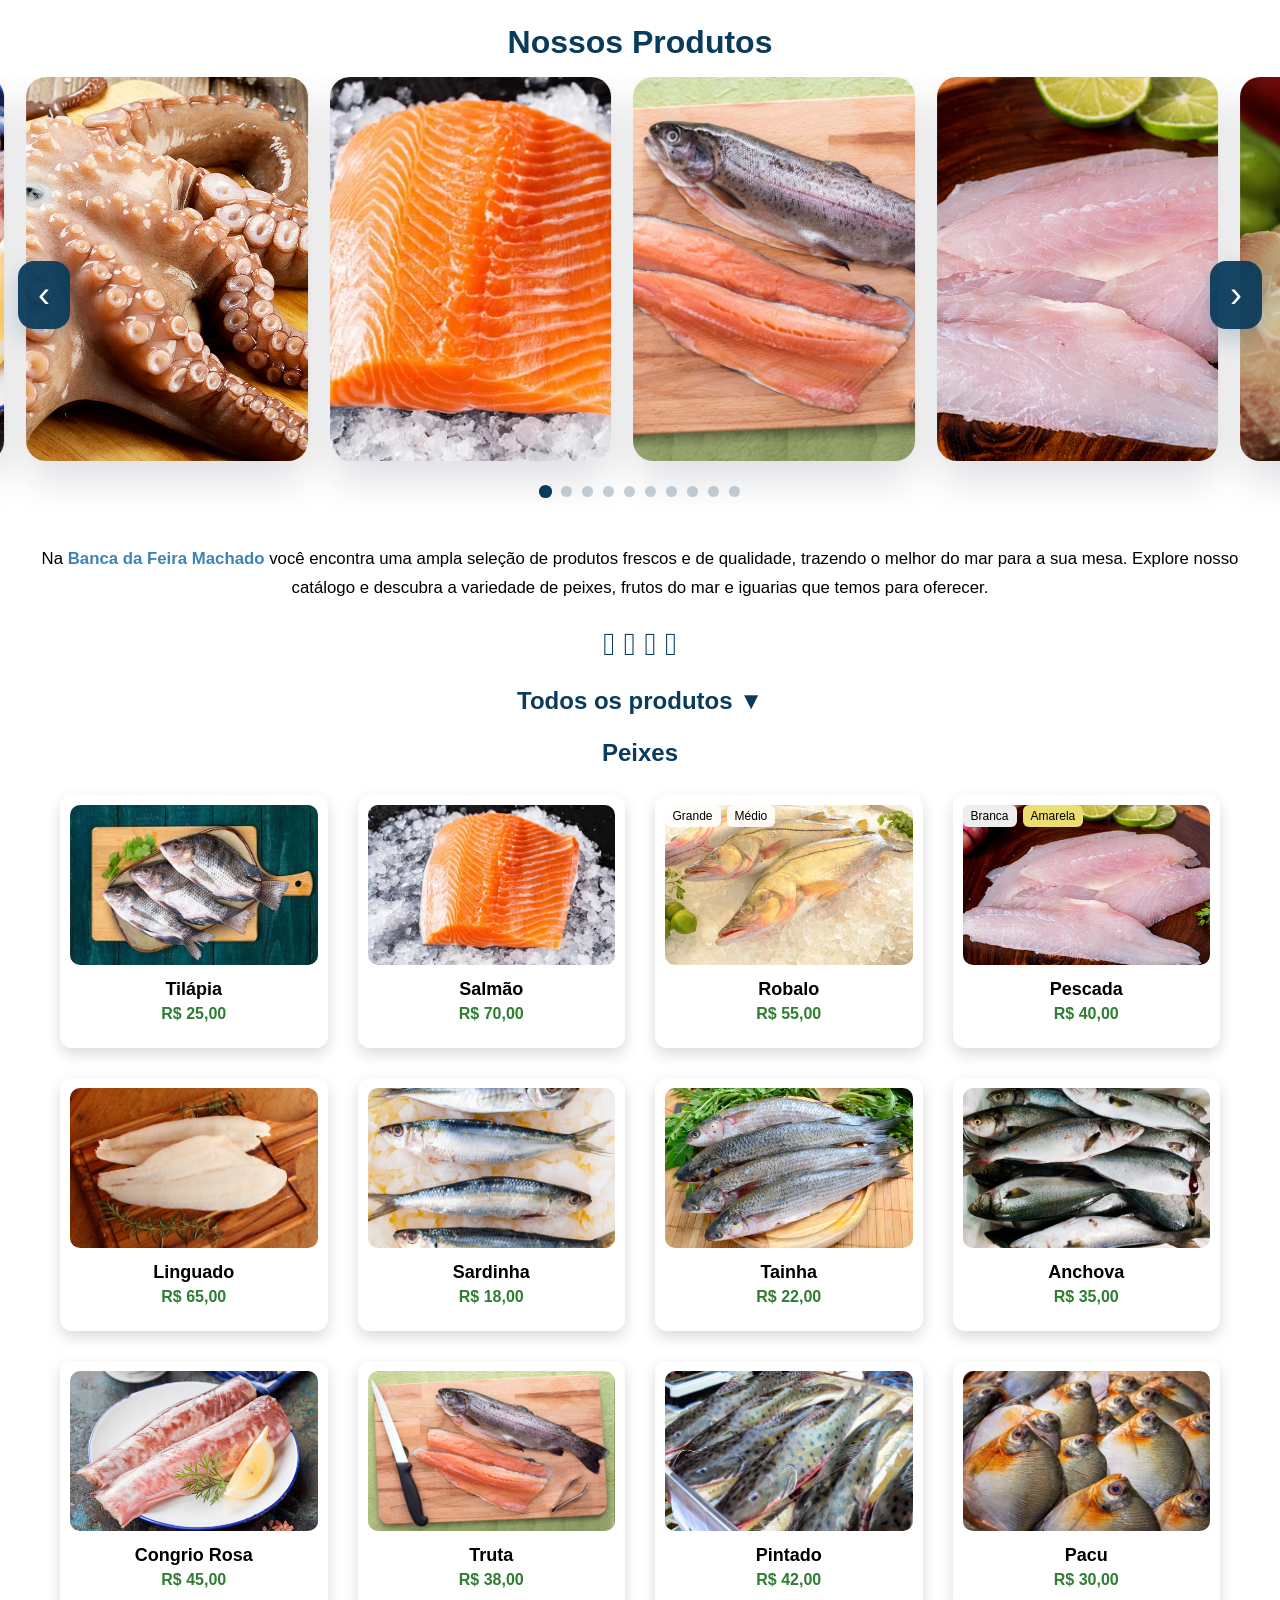
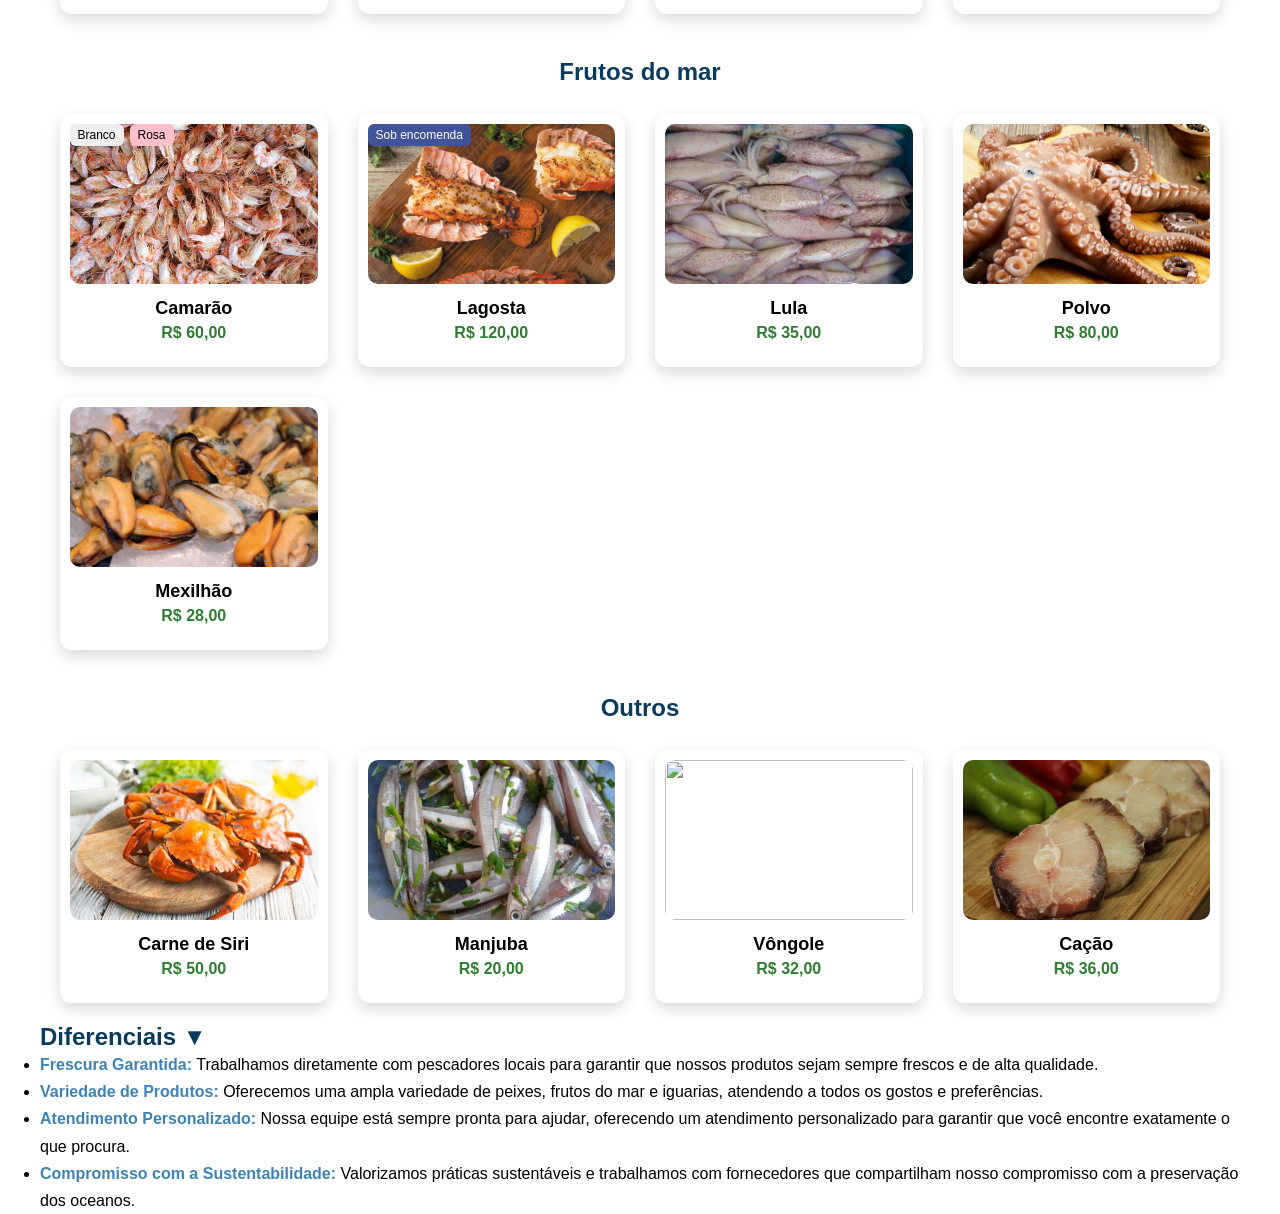
==== catalogo.html @ b3b8224a "feat: todos os produtos adicionados" ====
<!DOCTYPE html>
<html lang="pt-BR">
<head>
    <meta charset="UTF-8">
    <meta name="viewport" content="width=device-width, initial-scale=1.0">
    <title>Banca da feira Machado</title>
    <link rel="stylesheet" href="css/catalogo.css">
</head>
<body>
    <h1 class="h1">Nossos Produtos</h1>
    <section class="carousel" aria-label="Carrossel de produtos">
        <div class="carousel-track">
            <div class="slide"><img src="img/polvo.jpg" alt="Polvo"></div>
            <div class="slide"><img src="img/salmao.jpg" alt="Salmão"></div>
            <div class="slide"><img src="img/truta.jpg" alt="Truta"></div>
            <div class="slide"><img src="img/pescada-branca.jpg" alt="Pescada Branca"></div>
            <div class="slide"><img src="img/cacao.jpg" alt="Cacau"></div>
            <div class="slide"><img src="img/congriorosa.jpg" alt="Congrio Rosa"></div>
            <div class="slide"><img src="img/linguado.jpg" alt="Linguado"></div>
            <div class="slide"><img src="img/lagosta.jpg" alt="Lagosta"></div>
            <div class="slide"><img src="img/Vongole.jpg" alt="Vongole"></div>
            <div class="slide"><img src="img/carne-de-siri.jpg" alt="Carne de Siri"></div>
        </div>
        <button class="carousel-btn prev" aria-label="Anterior">‹</button>
        <button class="carousel-btn next" aria-label="Próximo">›</button>
        <div class="carousel-dots" aria-hidden="false"></div>
    </section>
    <main>
    <p class="produtos">Na <b class="b">Banca da Feira Machado</b> você encontra uma ampla seleção de produtos frescos e de qualidade, trazendo o melhor do mar para a sua mesa. Explore nosso catálogo e descubra a variedade de peixes, frutos do mar e iguarias que temos para oferecer.</p>

        <p class="simbolo-peixe">𓆝 𓆟 𓆞 𓆝</p>
        <h2 class="h2-produtos">Todos os produtos ▼ </h2>

        <!-- PEIXES -->
<h2 class="h2-produtos">Peixes</h2>
<div class="lista-produtos">

  <div class="card-polaroid">
    <img src="img/tilapia.jpg">
    <h3>Tilápia</h3>
    <p class="preco">R$ 25,00</p>
  </div>

  <div class="card-polaroid">
    <img src="img/salmao.jpg">
    <h3>Salmão</h3>
    <p class="preco">R$ 70,00</p>
  </div>

  <div class="card-polaroid">
    <div class="selos">
      <span class="selo">Grande</span>
      <span class="selo">Médio</span>
    </div>
    <img src="img/robalo.jpg">
    <h3>Robalo</h3>
    <p class="preco">R$ 55,00</p>
  </div>

  <div class="card-polaroid">
    <div class="selos">
      <span class="selo branca">Branca</span>
      <span class="selo amarela">Amarela</span>
    </div>
    <img src="img/pescada-branca.jpg">
    <h3>Pescada</h3>
    <p class="preco">R$ 40,00</p>
  </div>

  <div class="card-polaroid">
    <img src="img/linguado.jpg">
    <h3>Linguado</h3>
    <p class="preco">R$ 65,00</p>
  </div>

  <div class="card-polaroid">
    <img src="img/sardinha.jpg">
    <h3>Sardinha</h3>
    <p class="preco">R$ 18,00</p>
  </div>

  <div class="card-polaroid">
    <img src="img/tainha.jpg">
    <h3>Tainha</h3>
    <p class="preco">R$ 22,00</p>
  </div>

  <div class="card-polaroid">
    <img src="img/anchova.jpg">
    <h3>Anchova</h3>
    <p class="preco">R$ 35,00</p>
  </div>

  <div class="card-polaroid">
    <img src="img/congriorosa.jpg">
    <h3>Congrio Rosa</h3>
    <p class="preco">R$ 45,00</p>
  </div>

  <div class="card-polaroid">
    <img src="img/truta.jpg">
    <h3>Truta</h3>
    <p class="preco">R$ 38,00</p>
  </div>

  <div class="card-polaroid">
    <img src="img/pintado.jpg">
    <h3>Pintado</h3>
    <p class="preco">R$ 42,00</p>
  </div>

  <div class="card-polaroid">
    <img src="img/Pacu.jpg">
    <h3>Pacu</h3>
    <p class="preco">R$ 30,00</p>
  </div>

</div>

<!-- FRUTOS DO MAR -->
<h2 class="h2-produtos"> Frutos do mar</h2>
<div class="lista-produtos">

  <div class="card-polaroid">
    <div class="selos">
      <span class="selo branco">Branco</span>
      <span class="selo rosa">Rosa</span>
    </div>
    <img src="img/camarao.jpg">
    <h3>Camarão</h3>
    <p class="preco">R$ 60,00</p>
  </div>

  <div class="card-polaroid">
    <div class="selos">
      <span class="selo encomenda">Sob encomenda</span>
    </div>
    <img src="img/lagosta.jpg">
    <h3>Lagosta</h3>
    <p class="preco">R$ 120,00</p>
  </div>

  <div class="card-polaroid">
    <img src="img/lula.jpg">
    <h3>Lula</h3>
    <p class="preco">R$ 35,00</p>
  </div>

  <div class="card-polaroid">
    <img src="img/polvo.jpg">
    <h3>Polvo</h3>
    <p class="preco">R$ 80,00</p>
  </div>

  <div class="card-polaroid">
    <img src="img/mexilhao.jpg">
    <h3>Mexilhão</h3>
    <p class="preco">R$ 28,00</p>
  </div>

</div>

<!-- OUTROS -->
<h2 class="h2-produtos"> Outros</h2>
<div class="lista-produtos">

  <div class="card-polaroid">
    <img src="img/carne-de-siri.jpg">
    <h3>Carne de Siri</h3>
    <p class="preco">R$ 50,00</p>
  </div>

  <div class="card-polaroid">
    <img src="img/manjuba.jpg">
    <h3>Manjuba</h3>
    <p class="preco">R$ 20,00</p>
  </div>

  <div class="card-polaroid">
    <img src="img/vongole.jpg">
    <h3>Vôngole</h3>
    <p class="preco">R$ 32,00</p>
  </div>

  <div class="card-polaroid">
    <img src="img/cacao.jpg">
    <h3>Cação</h3>
    <p class="preco">R$ 36,00</p>
  </div>

</div>
    </main>

    <section class="Diferenciais">
        <h2 class="h2-diferenciais">Diferenciais ▼ </h2>
        <ul class="diferenciais-lista">
            <li><b class="b">Frescura Garantida:</b> Trabalhamos diretamente com pescadores locais para garantir que nossos produtos sejam sempre frescos e de alta qualidade.</li>
            <li><b class="b">Variedade de Produtos:</b> Oferecemos uma ampla variedade de peixes, frutos do mar e iguarias, atendendo a todos os gostos e preferências.</li>
            <li><b class="b">Atendimento Personalizado:</b> Nossa equipe está sempre pronta para ajudar, oferecendo um atendimento personalizado para garantir que você encontre exatamente o que procura.</li>
            <li><b class="b">Compromisso com a Sustentabilidade:</b> Valorizamos práticas sustentáveis e trabalhamos com fornecedores que compartilham nosso compromisso com a preservação dos oceanos.</li>
        </ul>
    </section>
    <script src="js/carousel.js"></script>
</body>
</html>
---- css/catalogo.css ----
* {
  margin: 0;
  padding: 0;
  box-sizing: border-box;
}

body {
    font-family: Arial, sans-serif;
}

.h1 {
    margin: 24px 0 8px;
    text-align: center;
    color: #0b3b5c;
    font-size: 2rem;
}


.p{
    margin: 0px;
    text-align: center;
    color: #000000;
    font-size: 1.1rem;
}

.produtos {
    line-height: 1.7;
    font-size: 1.05rem;
    text-align: center;
}

.simbolo-peixe{
    margin: 24px 0 8px;
    text-align: center;
    color: #0b3b5c;
    font-size: 2rem;
}
.h2-produtos {
    margin: 24px 0 8px;
    text-align: center;
    color: #0b3b5c;
    font-size: 1.5rem;
}

.b {
    font-weight: bold;
    color:#3e83b5
}

.lista-produtos {
  display: grid;
  grid-template-columns: repeat(auto-fit, minmax(220px, 1fr));
  gap: 30px;
  padding: 20px;
}


/*estilo dos produtos*/

.card-polaroid {
  background: #fff;
  padding: 10px 10px 25px;
  border-radius: 12px;
  box-shadow: 0 6px 15px rgba(0,0,0,0.15);
  position: relative;
  text-align: center;
  transition: transform 0.2s ease;
}


.card-polaroid:hover {
  transform: rotate(-2deg) scale(1.03);
}


.card-polaroid img {
  width: 100%;
  height: 160px;
  object-fit: cover;
  border-radius: 10px;
}


.card-polaroid h3 {
  margin-top: 10px;
  font-size: 18px;
}

.preco {
  margin-top: 5px;
  font-weight: bold;
  color: #2e7d32;
  font-size: 16px;
}


.selos {
  position: absolute;
  top: 10px;
  left: 10px;
  display: flex;
  gap: 6px;
  z-index: 2;
}


.selo {
  padding: 4px 8px;
  border-radius: 6px;
  font-size: 12px;
  font-weight: 500;
  background: rgba(255,255,255,0.9);
  backdrop-filter: blur(4px);
}


.encomenda {
  background: rgb(65, 83, 153);
  color: white;
}

.branco {
  background: #eee;
  color: black;
}

.rosa {
  background: pink;
  color: black;
}

.branca {
  background: #eee;
  color: black;
}

.amarela {
  background: #ebde72;
  color: black;
}


/* Estilos para o carrossel */

.carousel {
    width: 100%;
    margin: 16px 0 32px;
    padding: 0 clamp(12px, 2vw, 28px) 52px;
    box-sizing: border-box;
    position: relative;
    overflow: hidden;
}

.carousel-track {
    display: flex;
    gap: 22px;
    align-items: stretch;
    will-change: transform;
}

.slide {
    flex: 0 0 clamp(220px, 22vw, 320px);
    border-radius: 20px;
    overflow: hidden;
    background: #fff;
    box-shadow: 0 18px 40px rgba(15, 23, 42, 0.14);
}

.slide img {
    display: block;
    width: 100%;
    height: clamp(280px, 30vw, 420px);
    object-fit: cover;
}

.carousel-btn {
    position: absolute;
    top: 50%;
    transform: translateY(-50%);
    z-index: 3;
    border: none;
    width: 52px;
    height: 68px;
    border-radius: 16px;
    background: rgba(11, 59, 92, 0.95);
    color: #fff;
    font-size: 36px;
    line-height: 1;
    cursor: pointer;
    box-shadow: 0 10px 24px rgba(11, 59, 92, 0.22);
}

.carousel-btn.prev {
    left: 18px;
}

.carousel-btn.next {
    right: 18px;
}

.carousel-btn:hover {
    background: #08324f;
}

.carousel-btn:focus {
    outline: 2px solid rgba(11, 59, 92, 0.55);
    outline-offset: 3px;
}

.carousel-dots {
    position: absolute;
    left: 50%;
    bottom: 16px;
    transform: translateX(-50%);
    display: flex;
    gap: 10px;
    z-index: 3;
}

.carousel-dots button {
    width: 11px;
    height: 11px;
    border: none;
    border-radius: 999px;
    padding: 0;
    background: rgba(11, 59, 92, 0.24);
    cursor: pointer;
}

.carousel-dots button.active {
    background: #0b3b5c;
    transform: scale(1.2);
}

main,
.Diferenciais {
    width: min(1200px, calc(100% - 32px));
    margin: 0 auto;
}

.produtos {
    line-height: 1.7;
    font-size: 1.05rem;
}

.h2,
.h2-diferenciais {
    color: #0b3b5c;
}

.diferenciais-lista {
    line-height: 1.7;
}

@media (max-width: 1100px) {
    .slide {
        flex-basis: clamp(240px, 30vw, 300px);
    }
}

@media (max-width: 860px) {
    .carousel {
        padding-left: 10px;
        padding-right: 10px;
    }

    .slide {
        flex-basis: min(70vw, 320px);
    }

    .carousel-btn.prev {
        left: 8px;
    }

    .carousel-btn.next {
        right: 8px;
    }
}

@media (max-width: 560px) {
    .slide {
        flex-basis: 86vw;
    }

    .slide img {
        height: 320px;
    }

    .carousel-btn {
        width: 44px;
        height: 58px;
        font-size: 30px;
    }
}
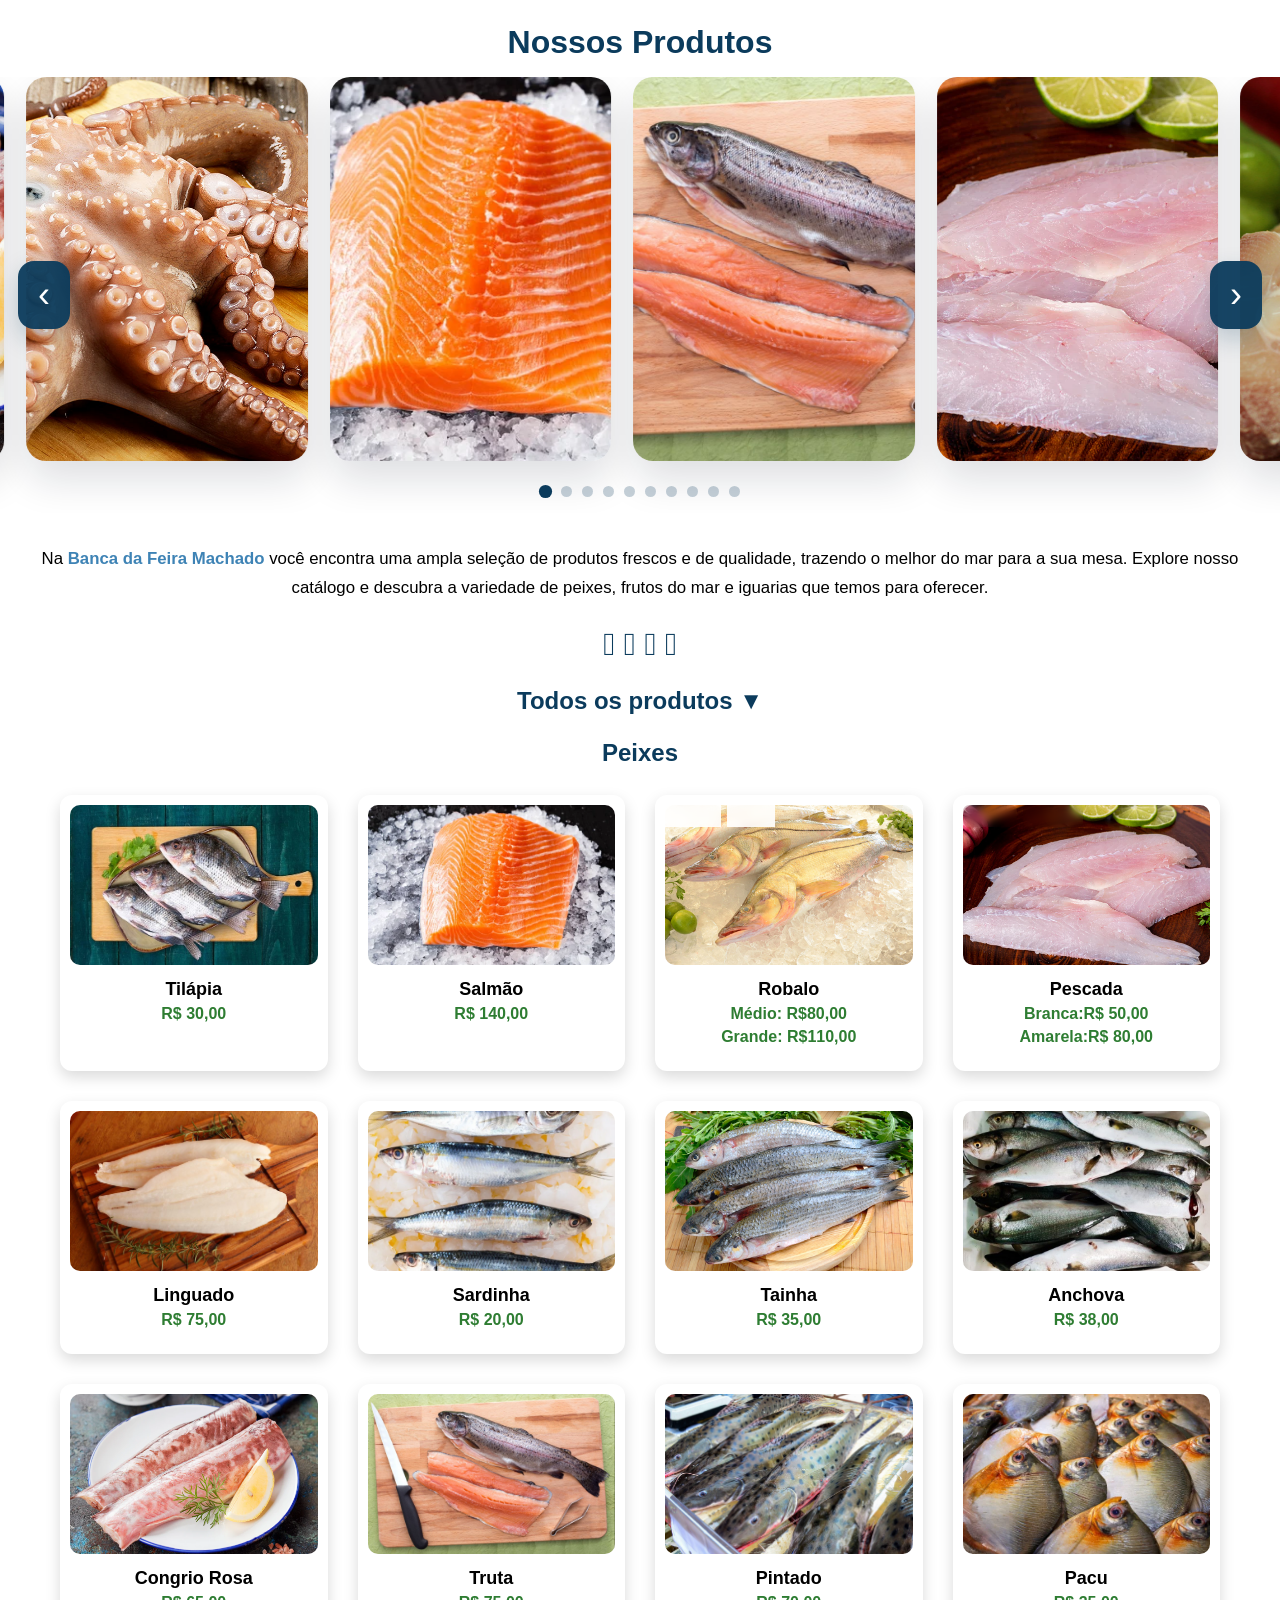
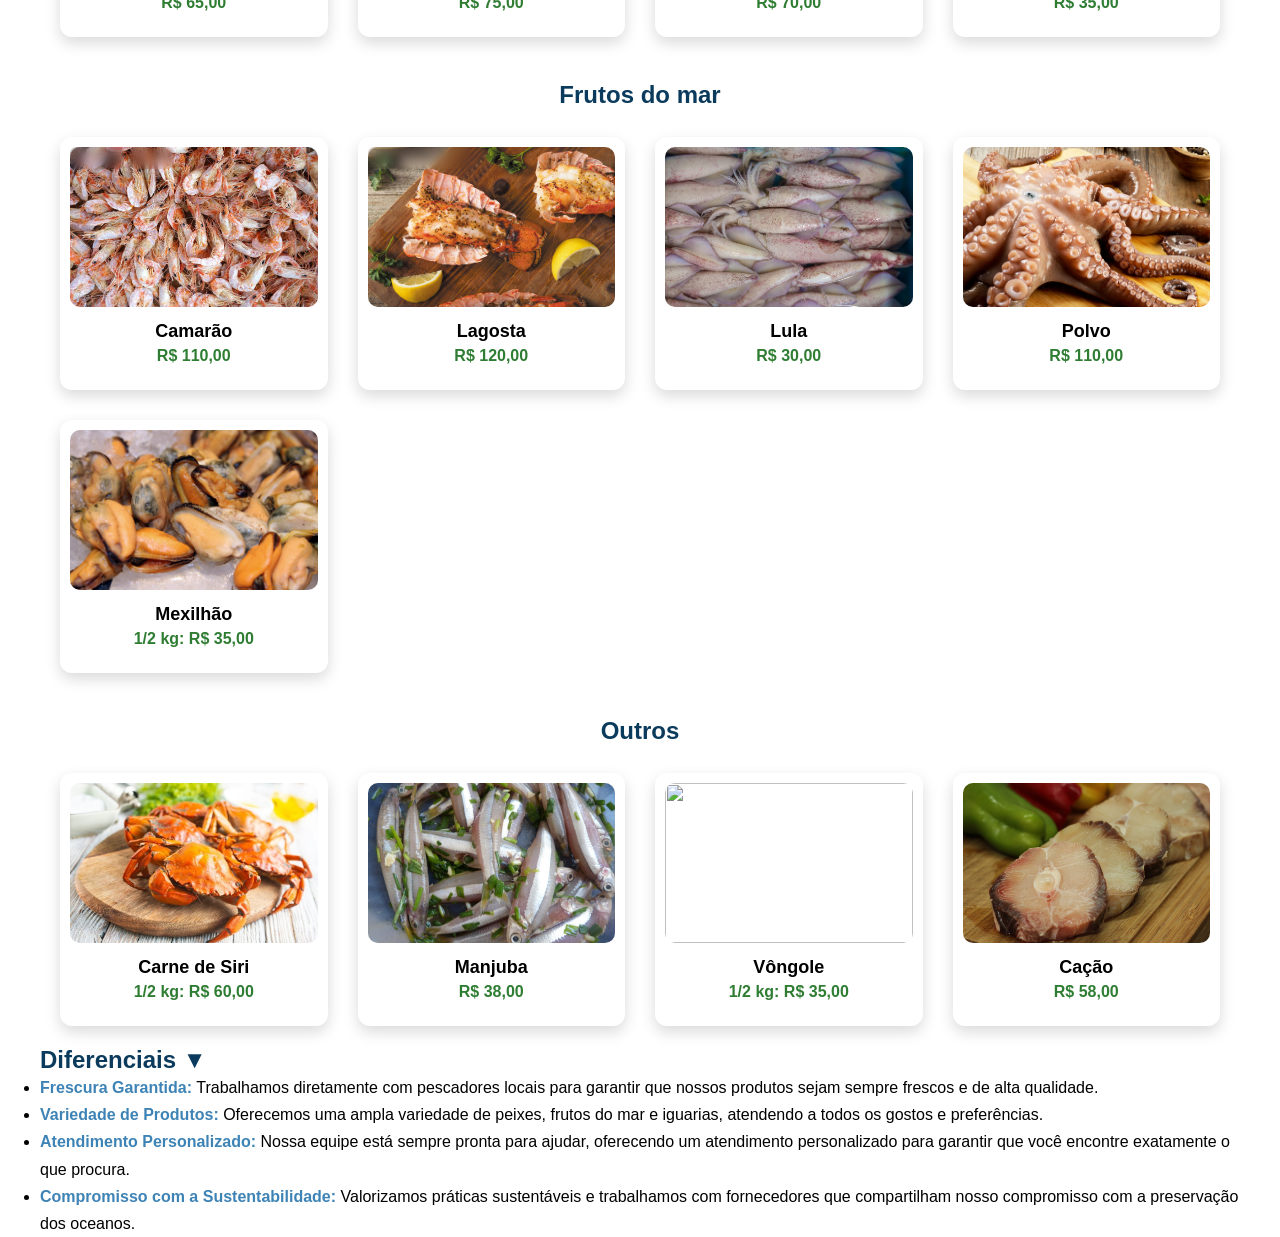
==== commit ef312fd9: "feat: atualização do preços" ====
--- a/catalogo.html
+++ b/catalogo.html
@@ -38,13 +38,13 @@
   <div class="card-polaroid">
     <img src="img/tilapia.jpg">
     <h3>Tilápia</h3>
-    <p class="preco">R$ 25,00</p>
+    <p class="preco">R$ 30,00</p>
   </div>
 
   <div class="card-polaroid">
     <img src="img/salmao.jpg">
     <h3>Salmão</h3>
-    <p class="preco">R$ 70,00</p>
+    <p class="preco">R$ 140,00</p>
   </div>
 
   <div class="card-polaroid">
@@ -54,7 +54,8 @@
     </div>
     <img src="img/robalo.jpg">
     <h3>Robalo</h3>
-    <p class="preco">R$ 55,00</p>
+    <p class="preco">Médio: R$80,00</p>
+    <p class="preco">Grande: R$110,00</p>
   </div>
 
   <div class="card-polaroid">
@@ -64,55 +65,56 @@
     </div>
     <img src="img/pescada-branca.jpg">
     <h3>Pescada</h3>
-    <p class="preco">R$ 40,00</p>
+    <p class="preco">Branca:R$ 50,00</p>
+    <p class="preco">Amarela:R$ 80,00</p>
   </div>
 
   <div class="card-polaroid">
     <img src="img/linguado.jpg">
     <h3>Linguado</h3>
-    <p class="preco">R$ 65,00</p>
+    <p class="preco">R$ 75,00</p>
   </div>
 
   <div class="card-polaroid">
     <img src="img/sardinha.jpg">
     <h3>Sardinha</h3>
-    <p class="preco">R$ 18,00</p>
+    <p class="preco">R$ 20,00</p>
   </div>
 
   <div class="card-polaroid">
     <img src="img/tainha.jpg">
     <h3>Tainha</h3>
-    <p class="preco">R$ 22,00</p>
+    <p class="preco">R$ 35,00</p>
   </div>
 
   <div class="card-polaroid">
     <img src="img/anchova.jpg">
     <h3>Anchova</h3>
-    <p class="preco">R$ 35,00</p>
+    <p class="preco">R$ 38,00</p>
   </div>
 
   <div class="card-polaroid">
     <img src="img/congriorosa.jpg">
     <h3>Congrio Rosa</h3>
-    <p class="preco">R$ 45,00</p>
+    <p class="preco">R$ 65,00</p>
   </div>
 
   <div class="card-polaroid">
     <img src="img/truta.jpg">
     <h3>Truta</h3>
-    <p class="preco">R$ 38,00</p>
+    <p class="preco">R$ 75,00</p>
   </div>
 
   <div class="card-polaroid">
     <img src="img/pintado.jpg">
     <h3>Pintado</h3>
-    <p class="preco">R$ 42,00</p>
+    <p class="preco">R$ 70,00</p>
   </div>
 
   <div class="card-polaroid">
     <img src="img/Pacu.jpg">
     <h3>Pacu</h3>
-    <p class="preco">R$ 30,00</p>
+    <p class="preco">R$ 35,00</p>
   </div>
 
 </div>
@@ -128,7 +130,7 @@
     </div>
     <img src="img/camarao.jpg">
     <h3>Camarão</h3>
-    <p class="preco">R$ 60,00</p>
+    <p class="preco">R$ 110,00</p>
   </div>
 
   <div class="card-polaroid">
@@ -143,19 +145,19 @@
   <div class="card-polaroid">
     <img src="img/lula.jpg">
     <h3>Lula</h3>
-    <p class="preco">R$ 35,00</p>
+    <p class="preco">R$ 30,00</p>
   </div>
 
   <div class="card-polaroid">
     <img src="img/polvo.jpg">
     <h3>Polvo</h3>
-    <p class="preco">R$ 80,00</p>
+    <p class="preco">R$ 110,00</p>
   </div>
 
   <div class="card-polaroid">
     <img src="img/mexilhao.jpg">
     <h3>Mexilhão</h3>
-    <p class="preco">R$ 28,00</p>
+    <p class="preco">1/2 kg: R$ 35,00</p>
   </div>
 
 </div>
@@ -167,25 +169,25 @@
   <div class="card-polaroid">
     <img src="img/carne-de-siri.jpg">
     <h3>Carne de Siri</h3>
-    <p class="preco">R$ 50,00</p>
+    <p class="preco">1/2 kg: R$ 60,00</p>
   </div>
 
   <div class="card-polaroid">
     <img src="img/manjuba.jpg">
     <h3>Manjuba</h3>
-    <p class="preco">R$ 20,00</p>
+    <p class="preco">R$ 38,00</p>
   </div>
 
   <div class="card-polaroid">
     <img src="img/vongole.jpg">
     <h3>Vôngole</h3>
-    <p class="preco">R$ 32,00</p>
+    <p class="preco">1/2 kg: R$ 35,00</p>
   </div>
 
   <div class="card-polaroid">
     <img src="img/cacao.jpg">
     <h3>Cação</h3>
-    <p class="preco">R$ 36,00</p>
+    <p class="preco">R$ 58,00</p>
   </div>
 
 </div>
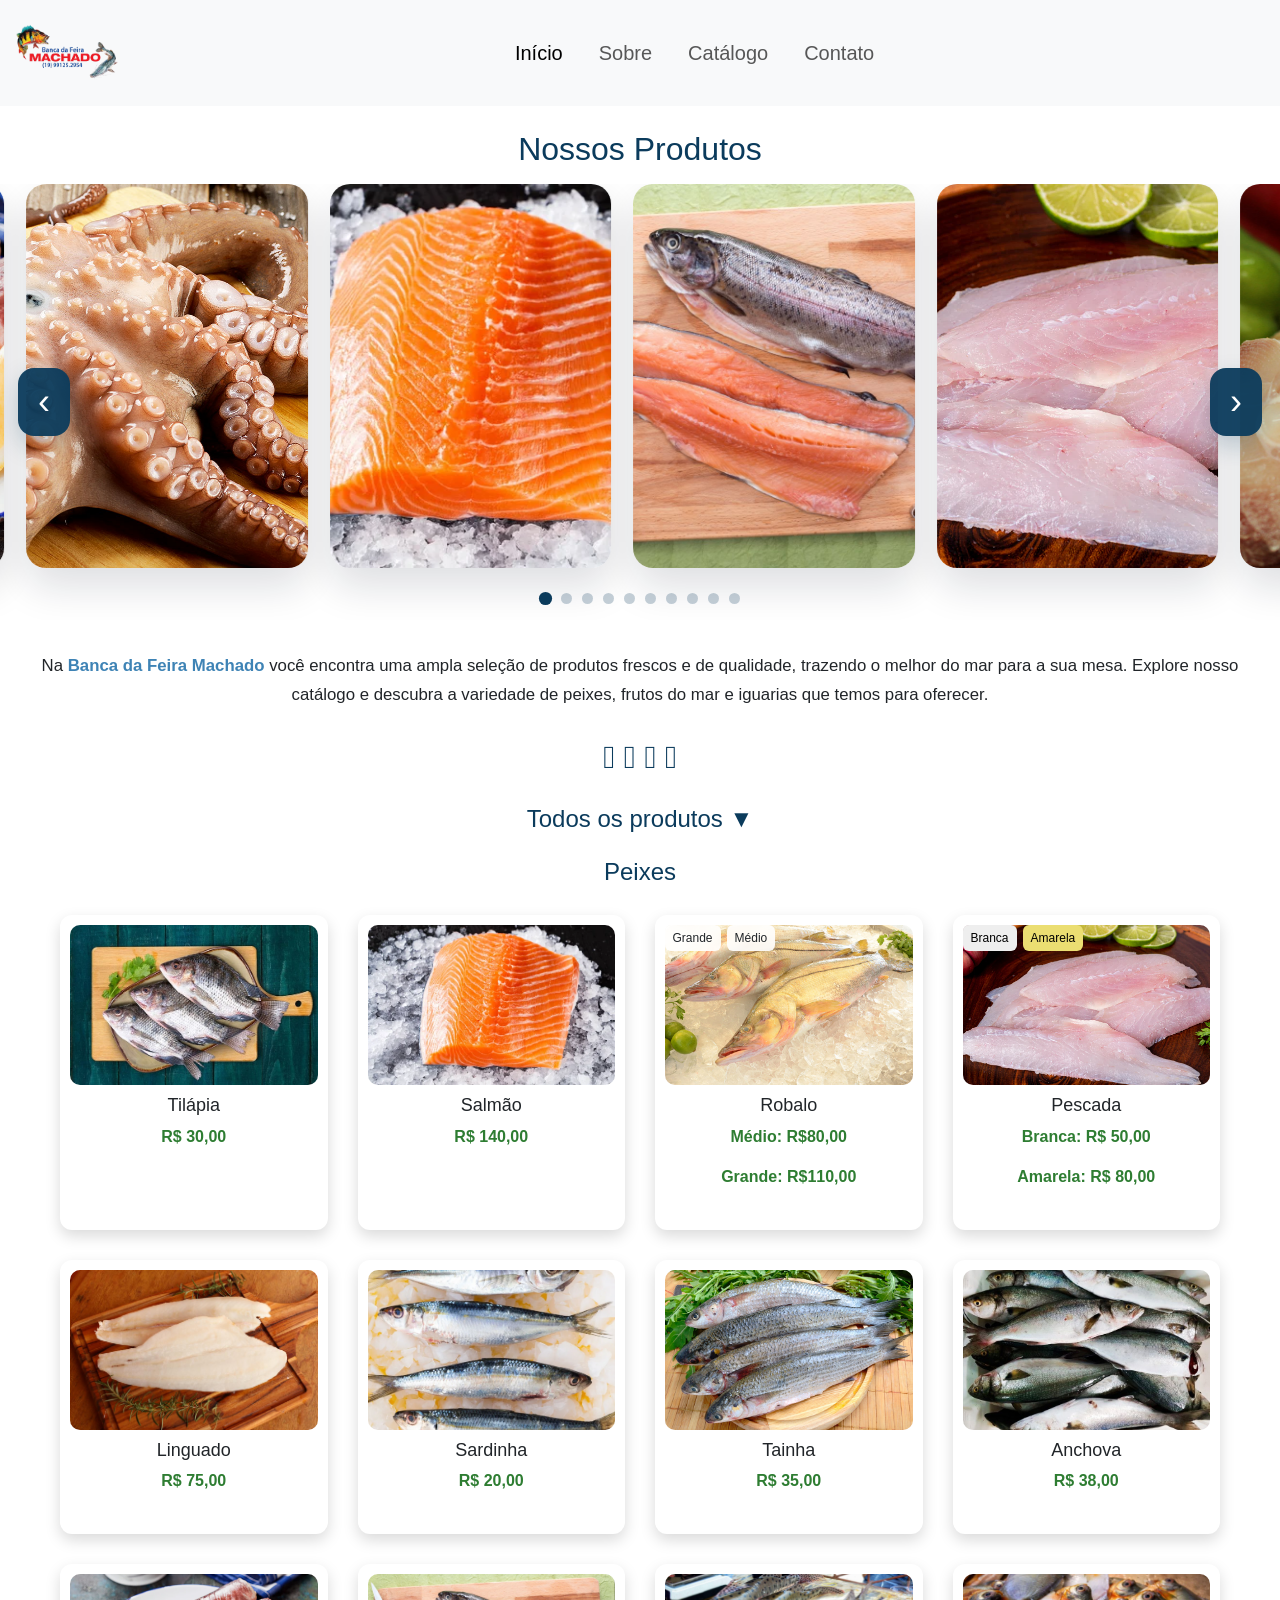
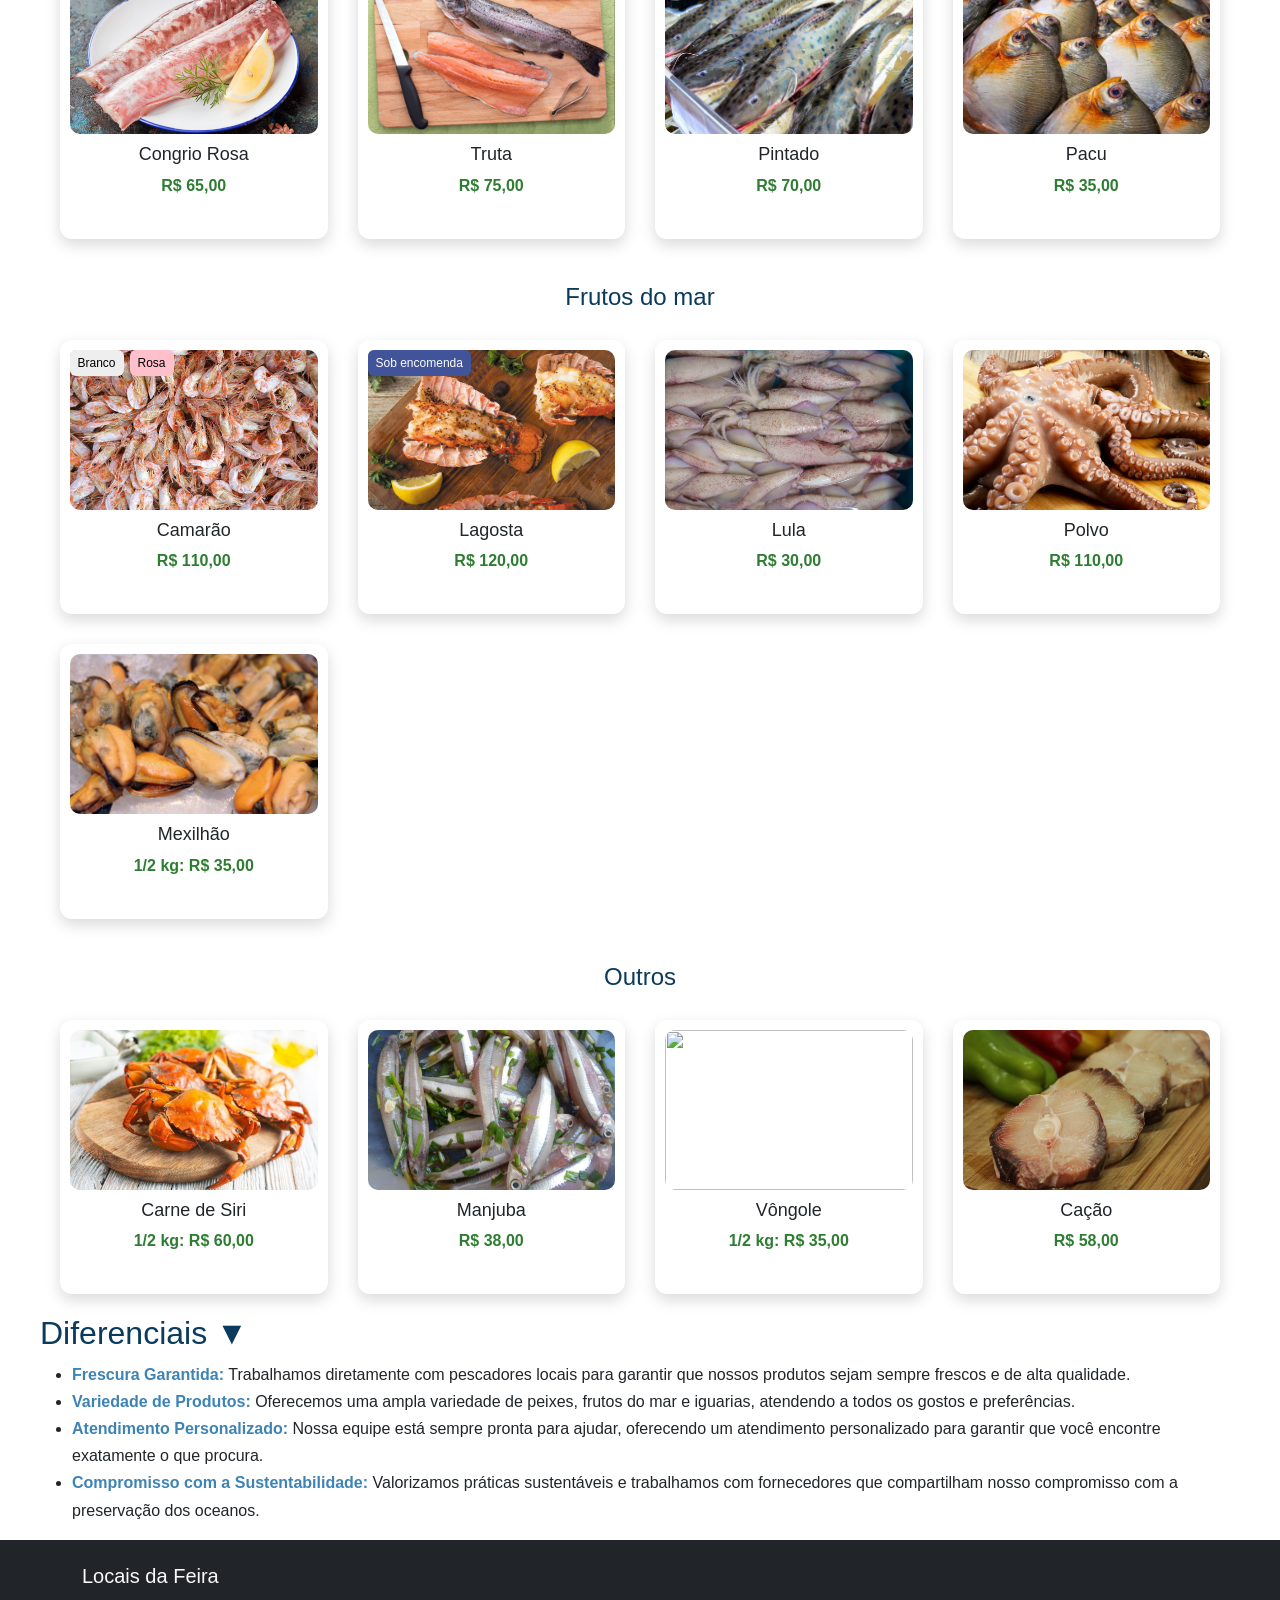
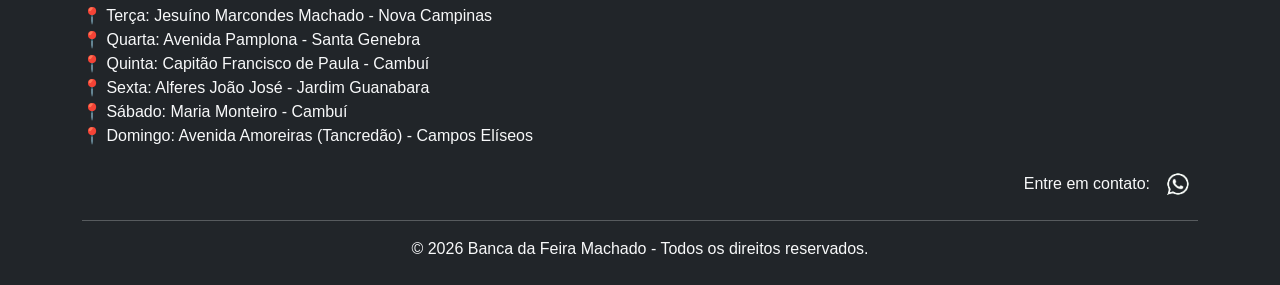
==== commit 26edb245: "feat: footer adicionado, links adicionados e favicon criado" ====
--- a/catalogo.html
+++ b/catalogo.html
@@ -4,9 +4,43 @@
     <meta charset="UTF-8">
     <meta name="viewport" content="width=device-width, initial-scale=1.0">
     <title>Banca da feira Machado</title>
+    <link href="https://cdn.jsdelivr.net/npm/bootstrap@5.3.3/dist/css/bootstrap.min.css" rel="stylesheet">
     <link rel="stylesheet" href="css/catalogo.css">
+    <link rel="icon" type="image/x-icon" href="/img/logobanca.png">
 </head>
 <body>
+<header>
+<nav class="navbar navbar-expand-lg bg-body-tertiary">
+  <div class="container-fluid">
+    <a class="navbar-brand" href="#">
+<img src="img/logobanca.png" alt="Logo Banca Machado" height="80">
+</a>
+    <button class="navbar-toggler" type="button" data-bs-toggle="collapse" data-bs-target="#navbarNav">
+      <span class="navbar-toggler-icon"></span>
+    </button>
+
+    <div class="collapse navbar-collapse" id="navbarNav">
+      <ul class="navbar-nav mx-auto">
+        <li class="nav-item">
+          <a class="nav-link active" href="index.html">Início</a>
+        </li>
+        <li class="nav-item">
+          <a class="nav-link" href="sobre.html">Sobre</a>
+        </li>
+        <li class="nav-item">
+          <a class="nav-link" href="catalogo.html">Catálogo</a>
+        </li>
+        <li class="nav-item">
+          <a class="nav-link" href="contato.html">Contato</a>
+        </li>
+      </ul>
+    </div>
+  </div>
+</nav>
+</header>
+
+<script src="https://cdn.jsdelivr.net/npm/bootstrap@5.3.3/dist/js/bootstrap.bundle.min.js"></script>
+
     <h1 class="h1">Nossos Produtos</h1>
     <section class="carousel" aria-label="Carrossel de produtos">
         <div class="carousel-track">
@@ -65,8 +99,8 @@
     </div>
     <img src="img/pescada-branca.jpg">
     <h3>Pescada</h3>
-    <p class="preco">Branca:R$ 50,00</p>
-    <p class="preco">Amarela:R$ 80,00</p>
+    <p class="preco">Branca: R$ 50,00</p>
+    <p class="preco">Amarela: R$ 80,00</p>
   </div>
 
   <div class="card-polaroid">
@@ -202,6 +236,34 @@
             <li><b class="b">Compromisso com a Sustentabilidade:</b> Valorizamos práticas sustentáveis e trabalhamos com fornecedores que compartilham nosso compromisso com a preservação dos oceanos.</li>
         </ul>
     </section>
+    <footer class="bg-dark text-light py-4">
+    <div class="container text-center text-md-start">
+      <div class="row"> 
+
+        <div class="col-md-6">
+          <h5 class="mb-3">Locais da Feira</h5>
+          <ul class="list-unstyled">
+            <li>📍 Terça: Jesuíno Marcondes Machado - Nova Campinas</li>
+            <li>📍 Quarta: Avenida Pamplona - Santa Genebra</li>
+            <li>📍 Quinta: Capitão Francisco de Paula - Cambuí</li>
+            <li>📍 Sexta: Alferes João José - Jardim Guanabara</li>
+            <li>📍 Sábado: Maria Monteiro - Cambuí</li>
+            <li>📍 Domingo: Avenida Amoreiras (Tancredão) - Campos Elíseos</li>
+          </ul>
+        </div>
+    </div>
+    <div class="col-md-6 ms-auto d-flex justify-content-end align-items-center gap-2 mt-3 mt-md-0">
+      
+      <span>Entre em contato:</span>
+      <a href="https://wa.me/5519991252954?text=Olá,%20vi%20o%20site%20e%20quero%20saber%20mais!" target="_blank" ">
+      <img src="img/whats.png" width="40">
+      </a>
+    </div>
+    <hr class="border-light">
+    <p class="text-center mb-0">
+      &copy; 2026 Banca da Feira Machado - Todos os direitos reservados.
+    </p>
+</footer>
     <script src="js/carousel.js"></script>
 </body>
 </html>
--- a/css/catalogo.css
+++ b/css/catalogo.css
@@ -6,6 +6,24 @@
 
 body {
     font-family: Arial, sans-serif;
+}
+
+.nav-item {
+	display: inline-block;
+	margin-right: 20px;
+	font-size: 20px;
+}
+
+.nav-link {
+	transition: 0.3s;
+}
+
+.nav-link.nav-link:hover {
+	transform: translateY( -2px) scale(1.05);
+}
+
+ .nav-link:active {
+    transform: scale(0.95);
 }
 
 .h1 {
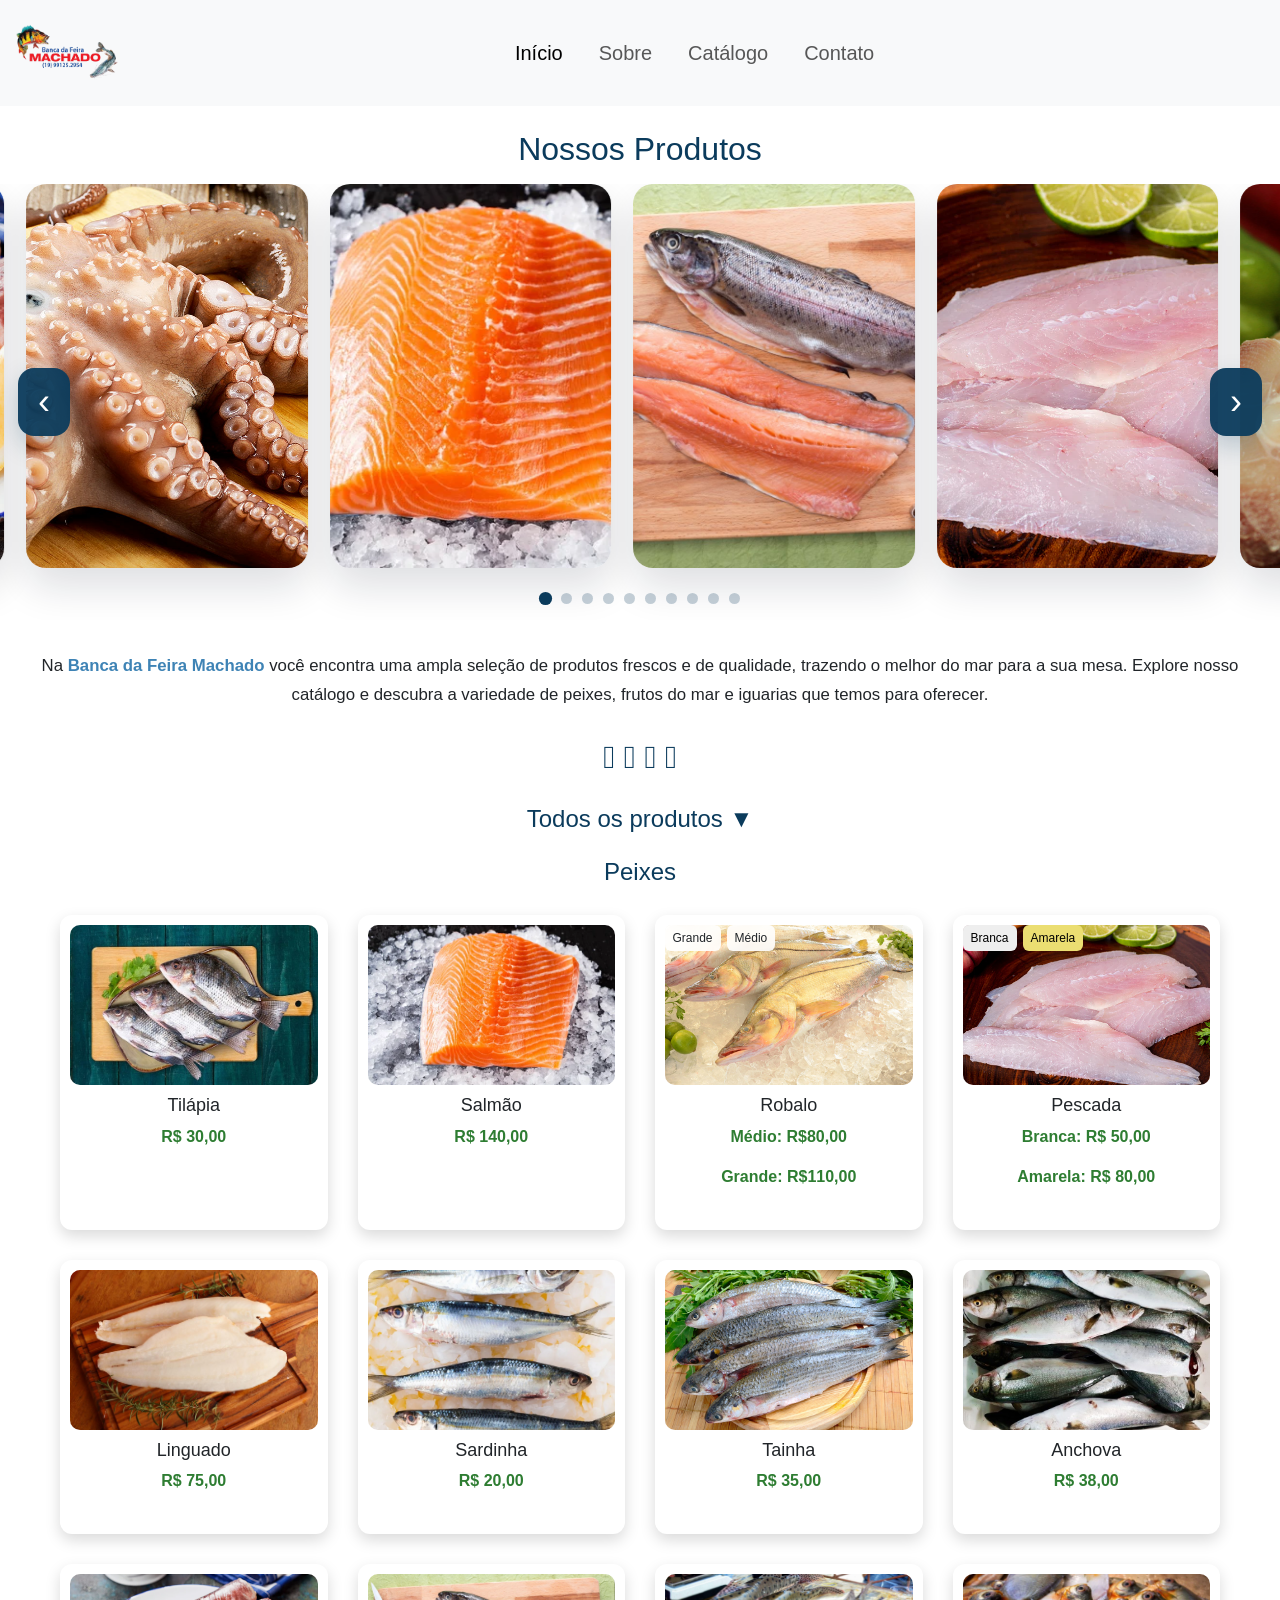
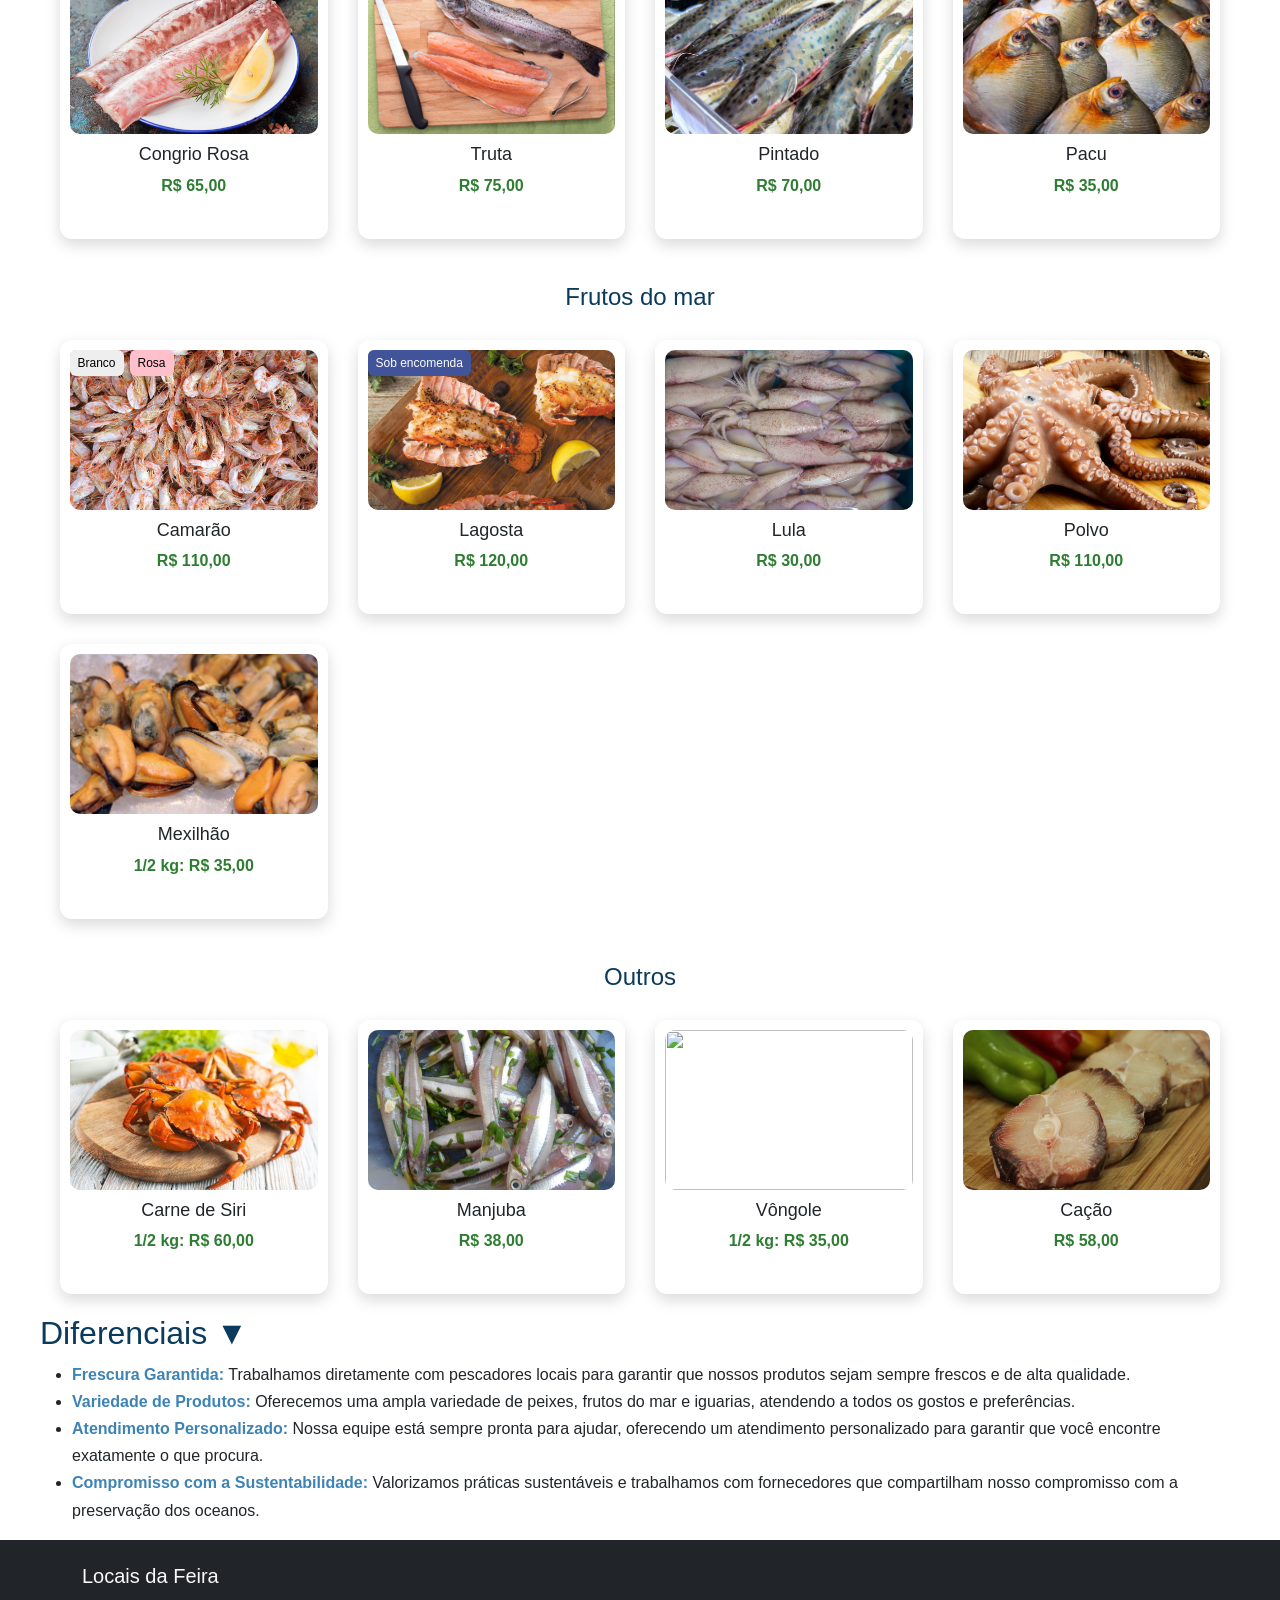
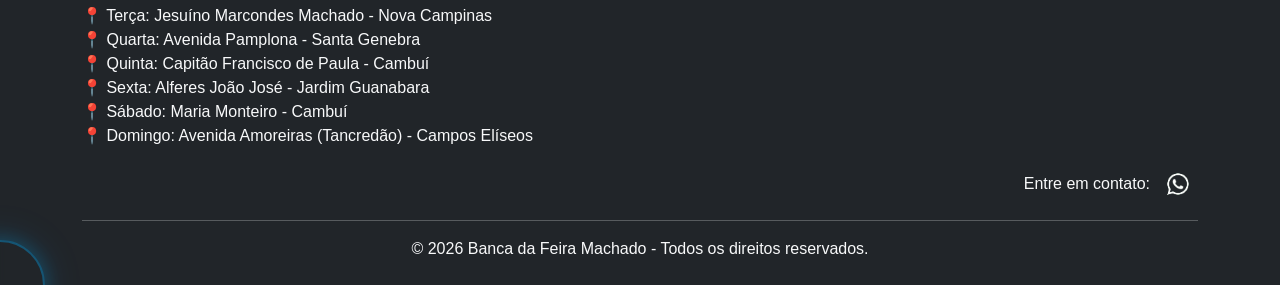
==== commit b9feed21: "mudei no caatalogo" ====
--- a/catalogo.html
+++ b/catalogo.html
@@ -12,7 +12,7 @@
 <header>
 <nav class="navbar navbar-expand-lg bg-body-tertiary">
   <div class="container-fluid">
-    <a class="navbar-brand" href="#">
+    <a class="navbar-brand" href="index.html">
 <img src="img/logobanca.png" alt="Logo Banca Machado" height="80">
 </a>
     <button class="navbar-toggler" type="button" data-bs-toggle="collapse" data-bs-target="#navbarNav">
@@ -265,5 +265,16 @@
     </p>
 </footer>
     <script src="js/carousel.js"></script>
+
+    <div class="cursor-water"></div>
+
+    <script>
+    const cursor = document.querySelector(".cursor-water");
+
+    document.addEventListener("mousemove", (e) => {
+    cursor.style.left = e.clientX + "px";
+    cursor.style.top = e.clientY + "px";
+    });
+    </script>
 </body>
 </html>
--- a/css/catalogo.css
+++ b/css/catalogo.css
@@ -310,3 +310,38 @@
         font-size: 30px;
     }
 }
+
+.cursor-water {
+    position: fixed;
+    width: 90px;
+    height: 90px;
+    border-radius: 50%;
+
+    border: 2px solid rgba(0, 174, 255, 0.35);
+
+    pointer-events: none;
+    z-index: 9999;
+
+    transform: translate(-50%, -50%);
+
+    backdrop-filter: blur(2px);
+
+    box-shadow:
+        0 0 20px rgba(0,174,255,0.25),
+        0 0 40px rgba(0,174,255,0.15);
+
+    animation: waterWave 2s infinite ease-out;
+}
+
+@keyframes waterWave {
+
+    0% {
+        transform: translate(-50%, -50%) scale(0.9);
+        opacity: 0.8;
+    }
+
+    100% {
+        transform: translate(-50%, -50%) scale(1.4);
+        opacity: 0;
+    }
+}
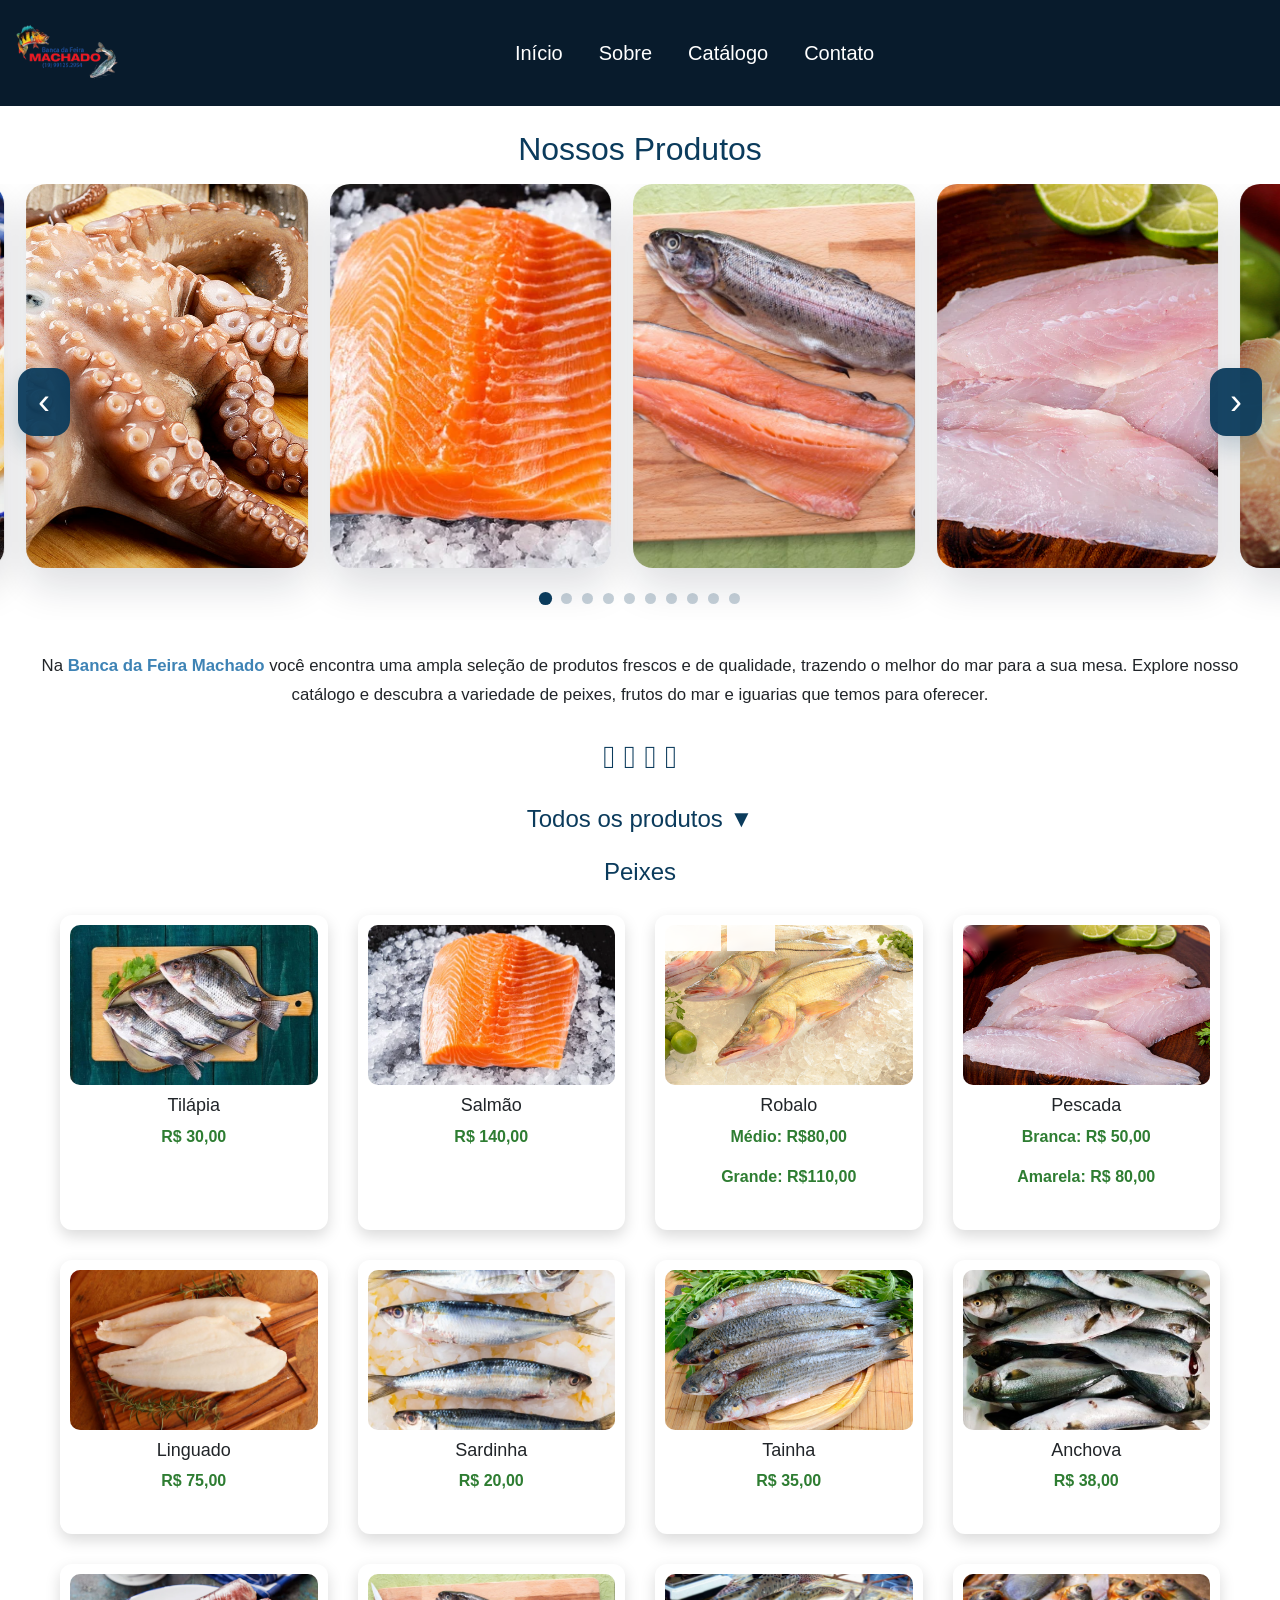
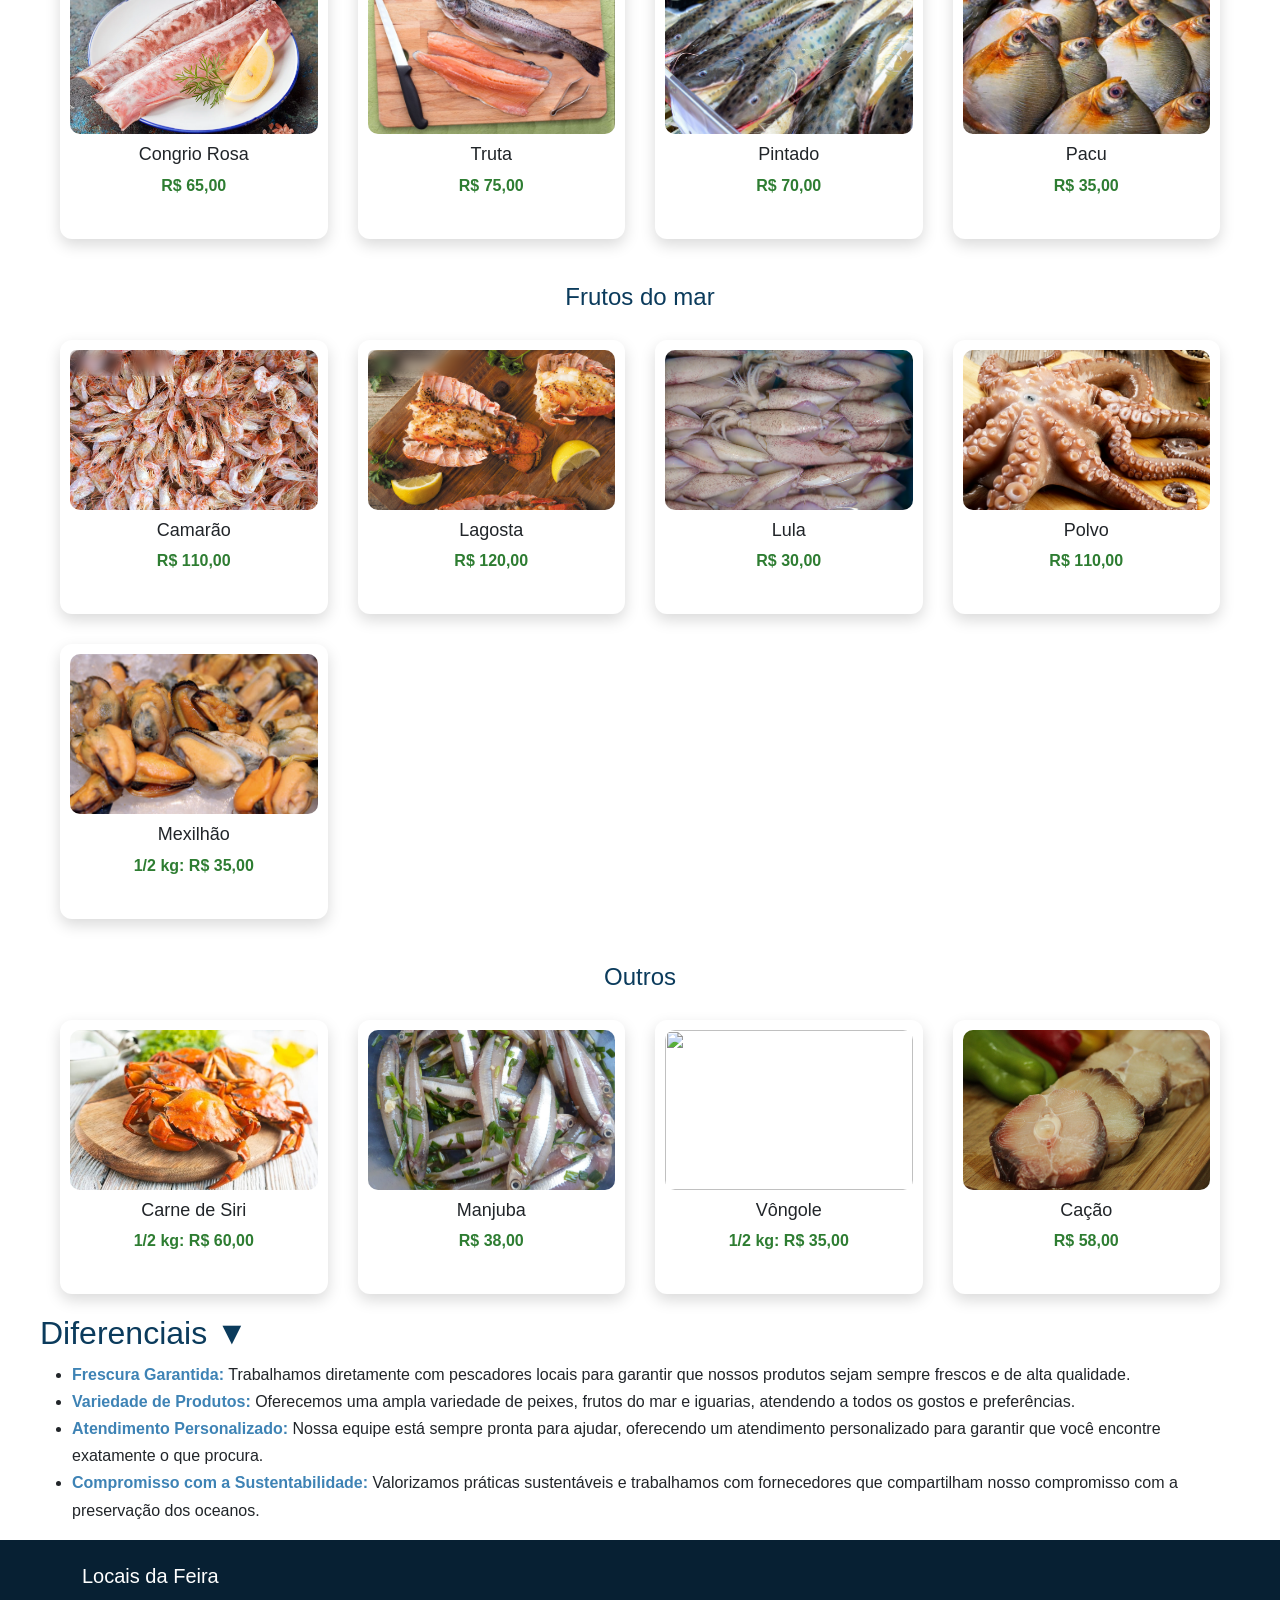
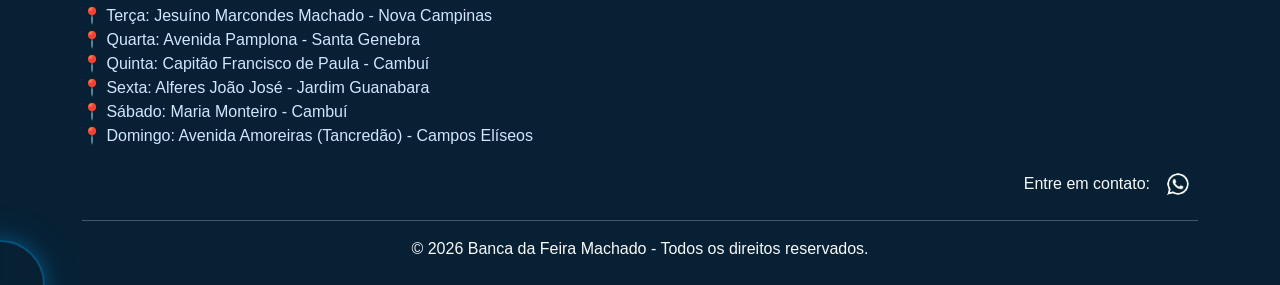
==== commit d3f3a11c: "feat: atualizei a header e o footer" ====
--- a/catalogo.html
+++ b/catalogo.html
@@ -37,6 +37,7 @@
     </div>
   </div>
 </nav>
+<link href="https://fonts.googleapis.com/css2?family=Montserrat:wght@400;700&display=swap" rel="stylesheet">
 </header>
 
 <script src="https://cdn.jsdelivr.net/npm/bootstrap@5.3.3/dist/js/bootstrap.bundle.min.js"></script>
@@ -236,7 +237,7 @@
             <li><b class="b">Compromisso com a Sustentabilidade:</b> Valorizamos práticas sustentáveis e trabalhamos com fornecedores que compartilham nosso compromisso com a preservação dos oceanos.</li>
         </ul>
     </section>
-    <footer class="bg-dark text-light py-4">
+    <footer class="footer-custom text-light py-4">
     <div class="container text-center text-md-start">
       <div class="row"> 
 
--- a/css/catalogo.css
+++ b/css/catalogo.css
@@ -8,23 +8,7 @@
     font-family: Arial, sans-serif;
 }
 
-.nav-item {
-	display: inline-block;
-	margin-right: 20px;
-	font-size: 20px;
-}
-
-.nav-link {
-	transition: 0.3s;
-}
-
-.nav-link.nav-link:hover {
-	transform: translateY( -2px) scale(1.05);
-}
-
- .nav-link:active {
-    transform: scale(0.95);
-}
+
 
 .h1 {
     margin: 24px 0 8px;
@@ -155,6 +139,59 @@
 .amarela {
   background: #ebde72;
   color: black;
+}
+
+/* header */
+.nav-item {
+	display: inline-block;
+	margin-right: 20px;
+	font-size: 20px;
+}
+
+.nav-link {
+	transition: 0.3s;
+}
+
+.nav-link.nav-link:hover {
+	transform: translateY( -2px) scale(1.05);
+}
+
+ .nav-link:active {
+    transform: scale(0.95);
+}
+
+.navbar {
+    background-color: #081b2c!important;
+}
+
+.navbar .nav-link {
+    color: #ffffff !important;
+}
+
+.navbar .nav-link:hover {
+    color: #4db8ff!important;
+}
+
+/*footer */ 
+.footer-custom {
+    background-color: #072033;
+}
+
+.footer-custom h5 {
+    color: #ffffff;
+    margin-bottom: 15px;
+}
+
+.footer-custom li {
+    color: #d1e7ff
+}
+
+.footer-custom a {
+    color: #ffffff
+}
+
+.footer-custom a:hover {
+    color: #4db8ff
 }
 
 
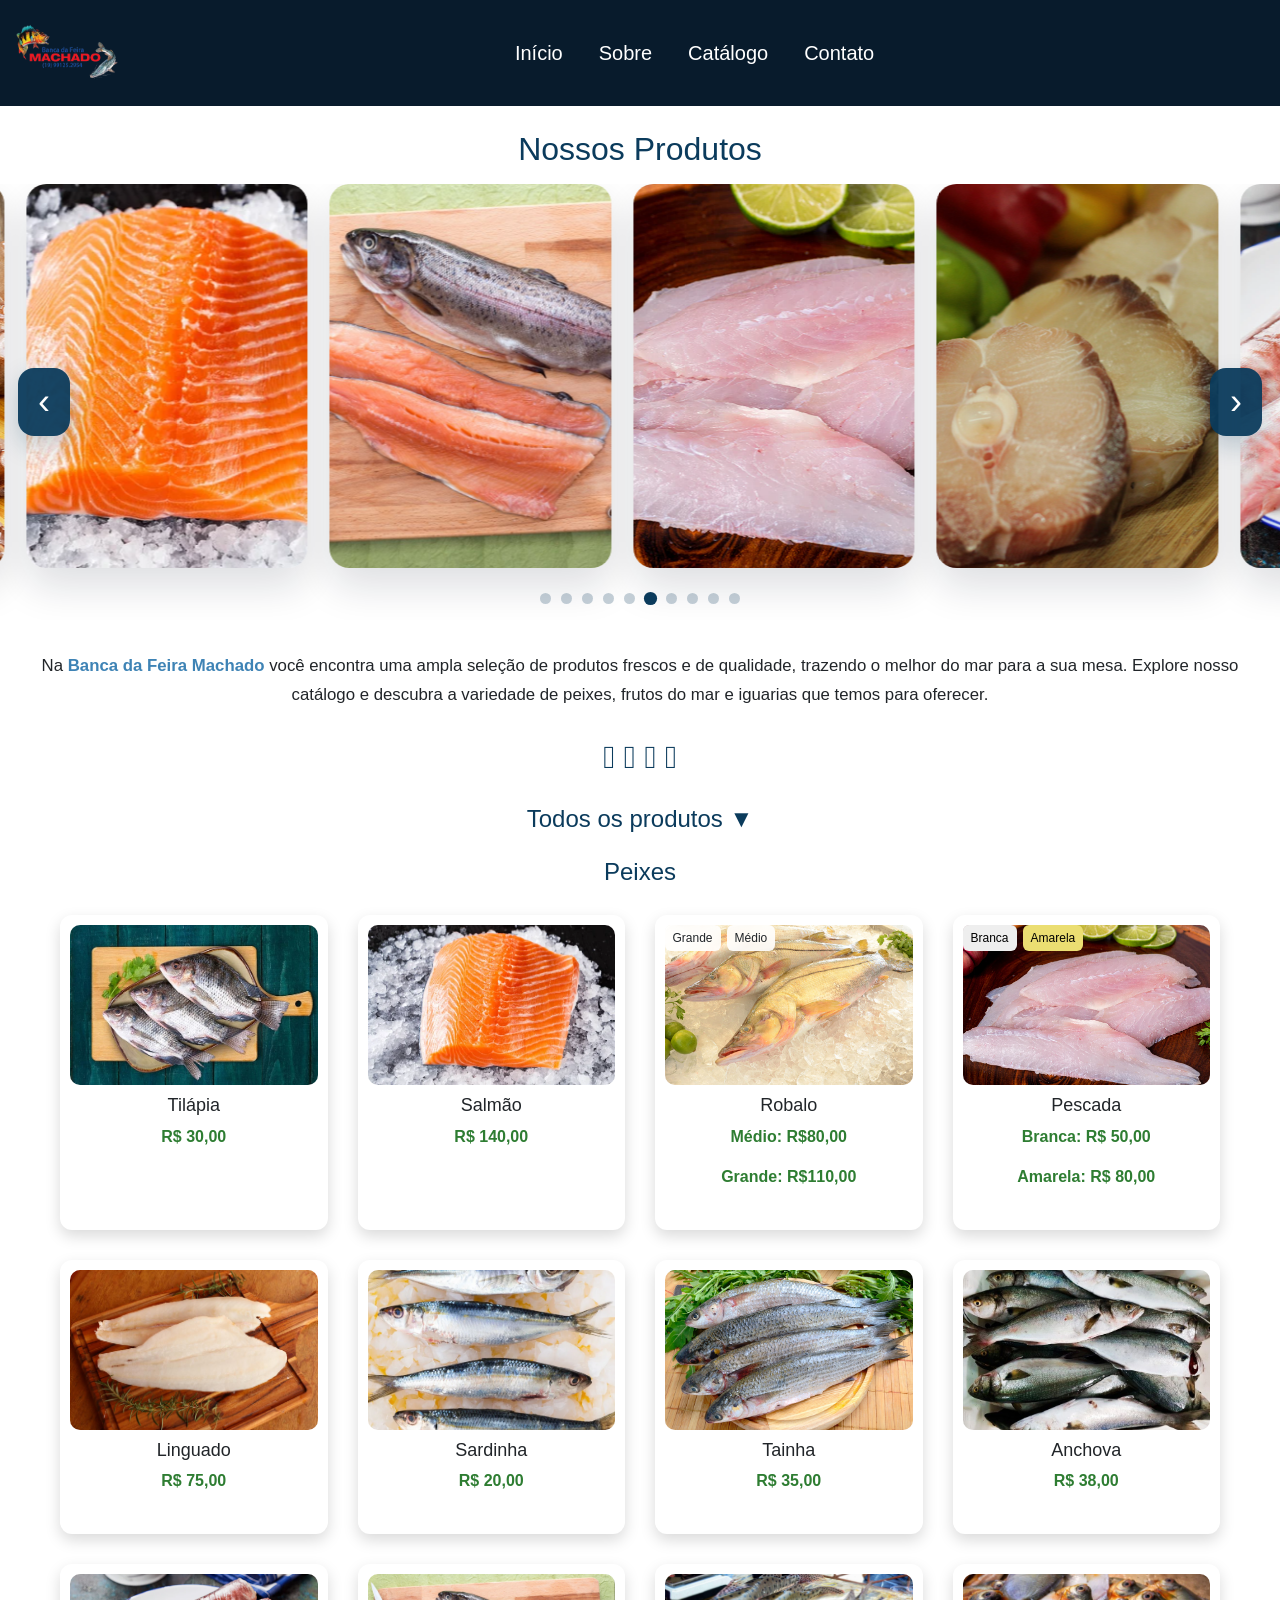
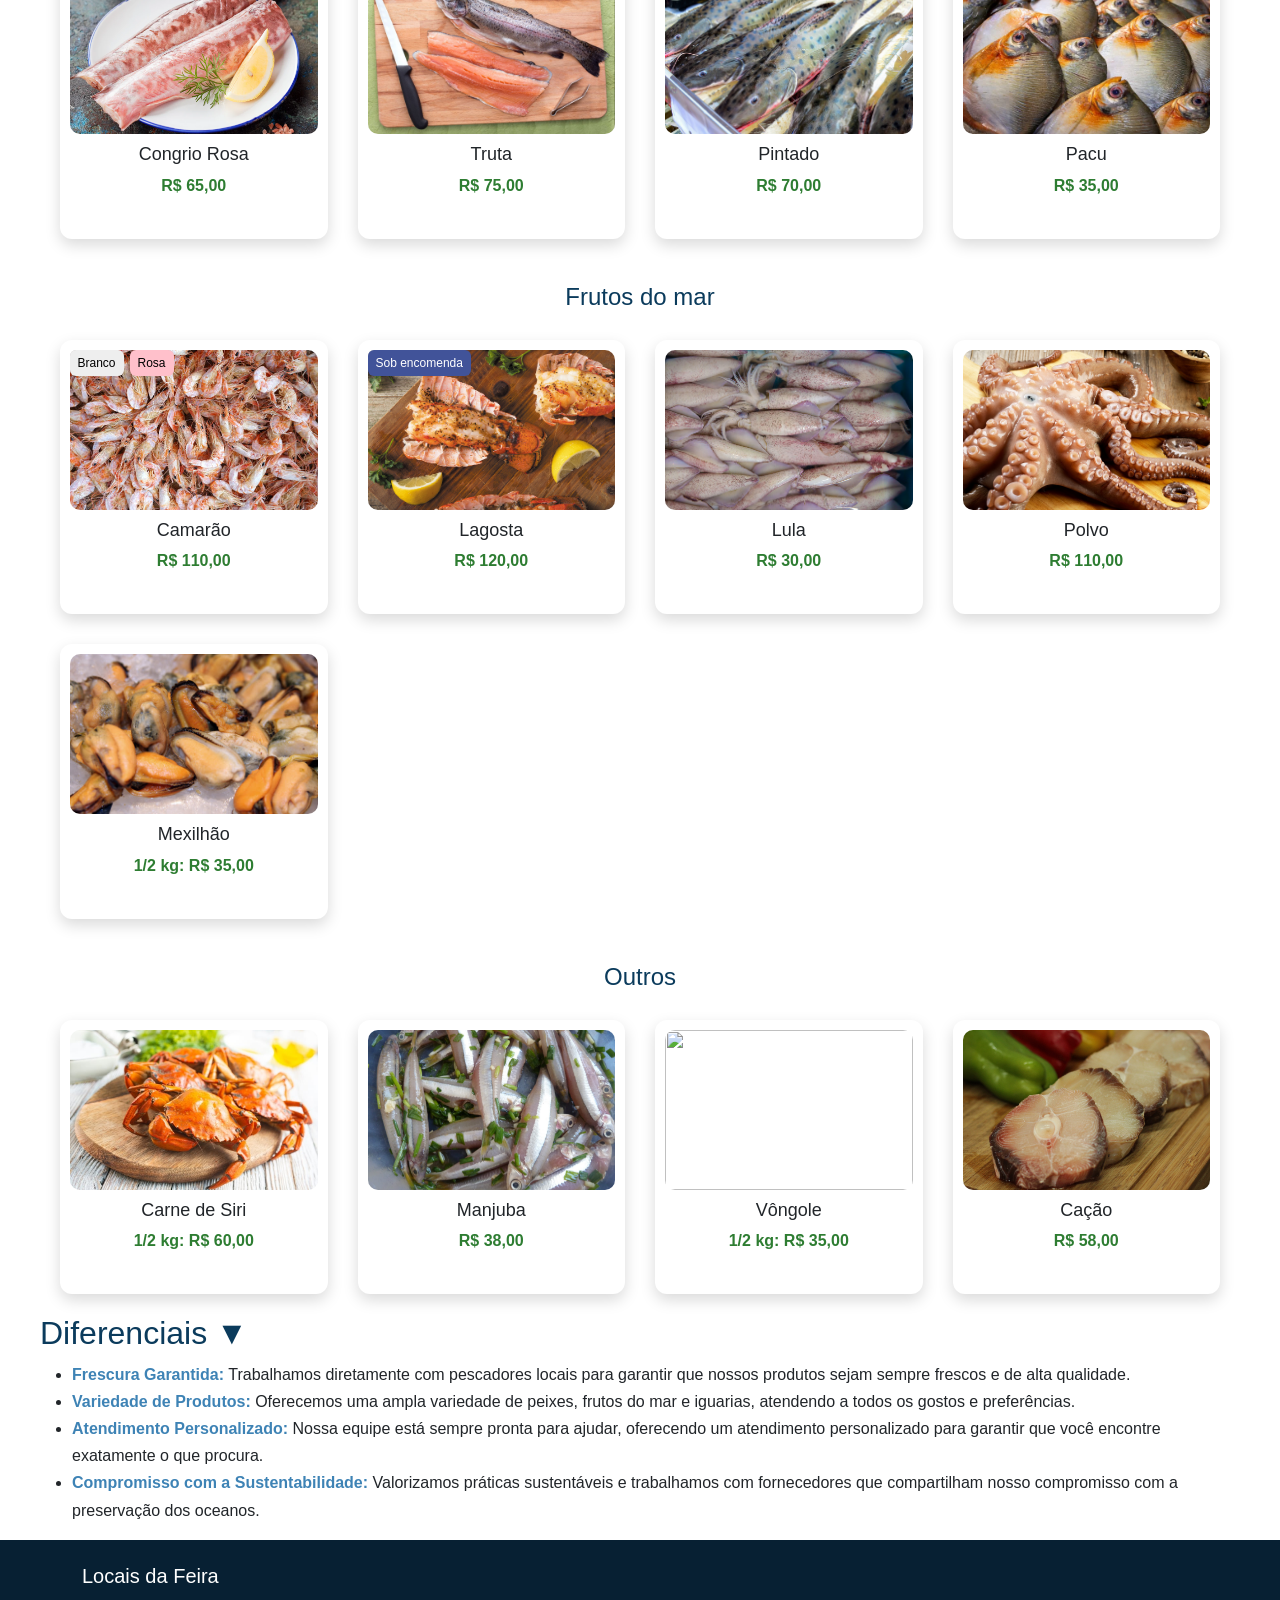
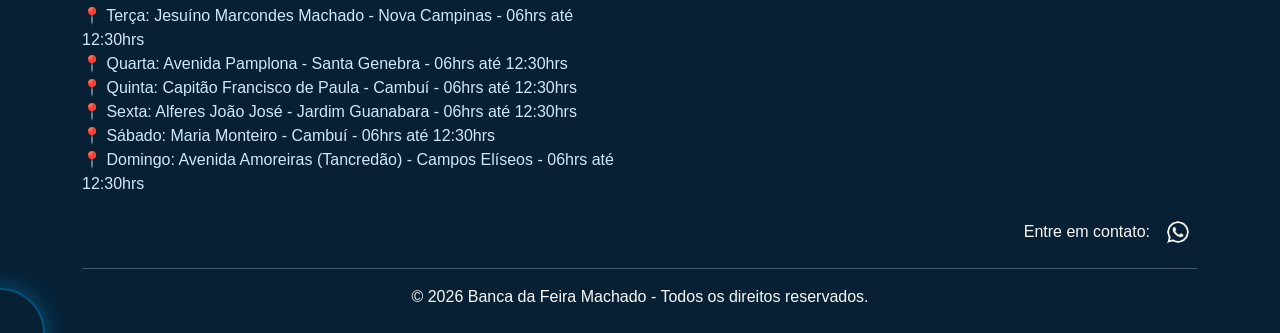
==== commit 8a0a028d: "Arrumando detalhes" ====
--- a/catalogo.html
+++ b/catalogo.html
@@ -244,12 +244,12 @@
         <div class="col-md-6">
           <h5 class="mb-3">Locais da Feira</h5>
           <ul class="list-unstyled">
-            <li>📍 Terça: Jesuíno Marcondes Machado - Nova Campinas</li>
-            <li>📍 Quarta: Avenida Pamplona - Santa Genebra</li>
-            <li>📍 Quinta: Capitão Francisco de Paula - Cambuí</li>
-            <li>📍 Sexta: Alferes João José - Jardim Guanabara</li>
-            <li>📍 Sábado: Maria Monteiro - Cambuí</li>
-            <li>📍 Domingo: Avenida Amoreiras (Tancredão) - Campos Elíseos</li>
+            <li>📍 Terça: Jesuíno Marcondes Machado - Nova Campinas - 06hrs até 12:30hrs</li>
+            <li>📍 Quarta: Avenida Pamplona - Santa Genebra - 06hrs até 12:30hrs</li>
+            <li>📍 Quinta: Capitão Francisco de Paula - Cambuí - 06hrs até 12:30hrs</li>
+            <li>📍 Sexta: Alferes João José - Jardim Guanabara - 06hrs até 12:30hrs</li>
+            <li>📍 Sábado: Maria Monteiro - Cambuí - 06hrs até 12:30hrs</li>
+            <li>📍 Domingo: Avenida Amoreiras (Tancredão) - Campos Elíseos - 06hrs até 12:30hrs</li>
           </ul>
         </div>
     </div>
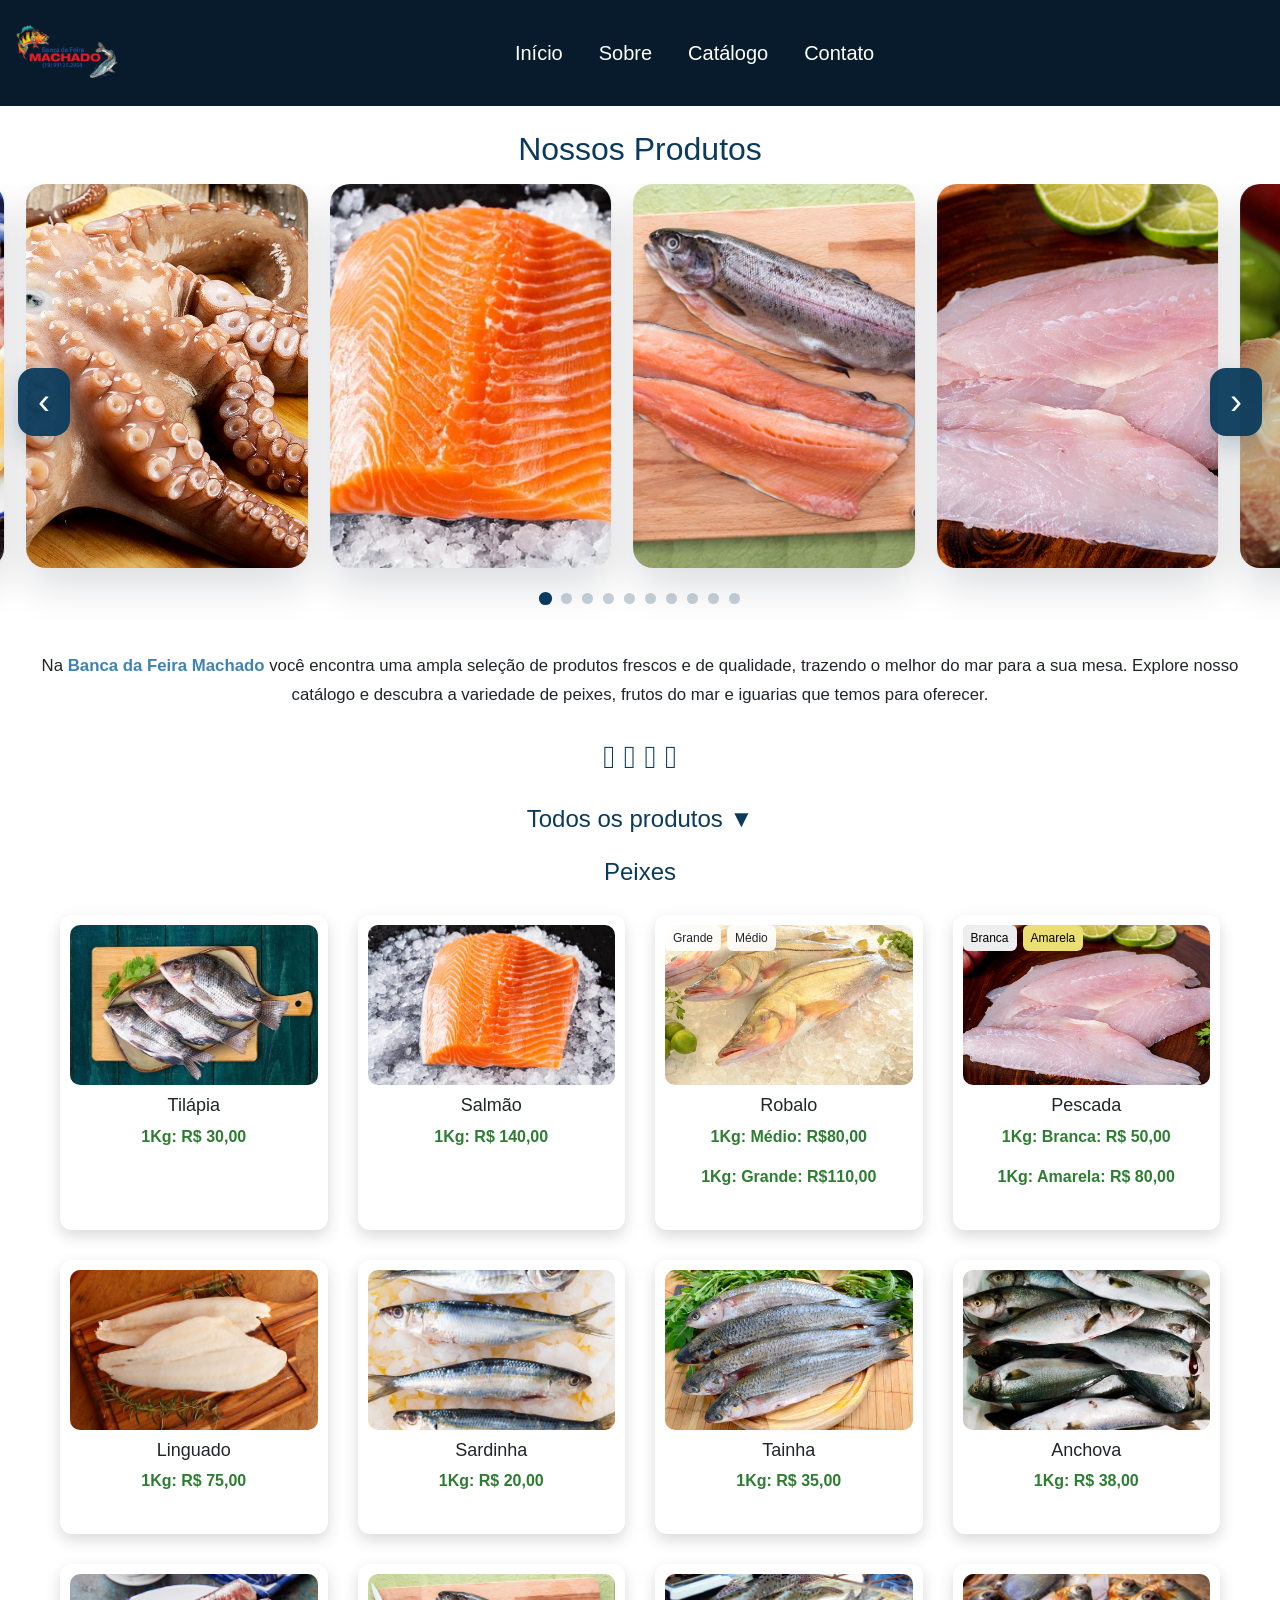
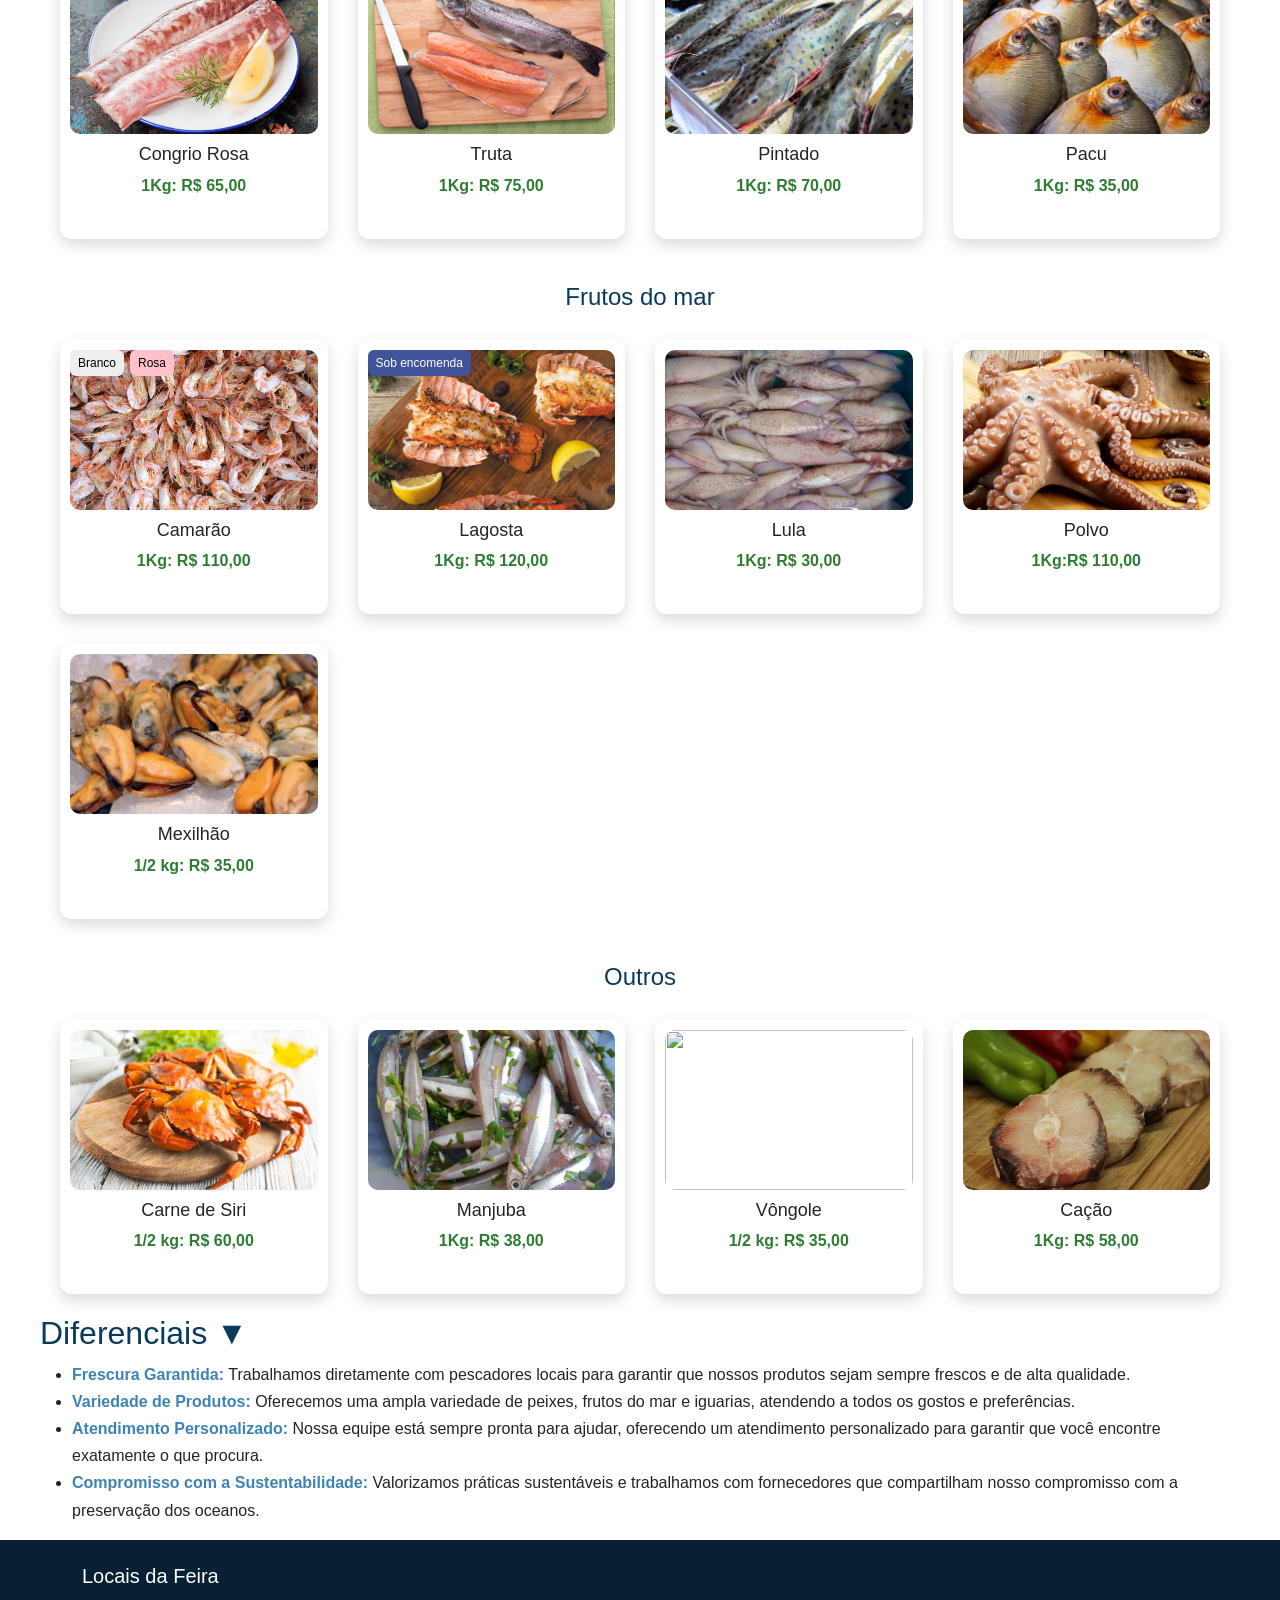
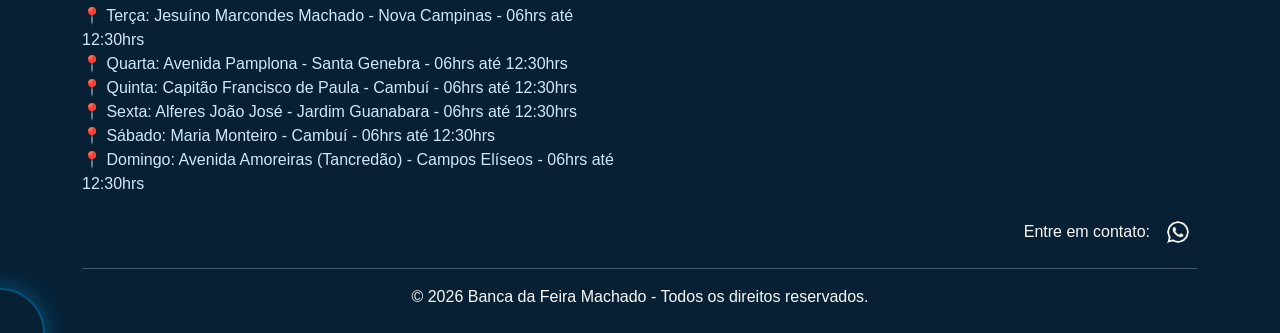
==== commit 102b115b: "arrumei os KG" ====
--- a/catalogo.html
+++ b/catalogo.html
@@ -73,13 +73,13 @@
   <div class="card-polaroid">
     <img src="img/tilapia.jpg">
     <h3>Tilápia</h3>
-    <p class="preco">R$ 30,00</p>
+    <p class="preco">1Kg: R$ 30,00</p>
   </div>
 
   <div class="card-polaroid">
     <img src="img/salmao.jpg">
     <h3>Salmão</h3>
-    <p class="preco">R$ 140,00</p>
+    <p class="preco">1Kg: R$ 140,00</p>
   </div>
 
   <div class="card-polaroid">
@@ -89,8 +89,8 @@
     </div>
     <img src="img/robalo.jpg">
     <h3>Robalo</h3>
-    <p class="preco">Médio: R$80,00</p>
-    <p class="preco">Grande: R$110,00</p>
+    <p class="preco">1Kg: Médio: R$80,00</p>
+    <p class="preco">1Kg: Grande: R$110,00</p>
   </div>
 
   <div class="card-polaroid">
@@ -100,56 +100,56 @@
     </div>
     <img src="img/pescada-branca.jpg">
     <h3>Pescada</h3>
-    <p class="preco">Branca: R$ 50,00</p>
-    <p class="preco">Amarela: R$ 80,00</p>
+    <p class="preco">1Kg: Branca: R$ 50,00</p>
+    <p class="preco">1Kg: Amarela: R$ 80,00</p>
   </div>
 
   <div class="card-polaroid">
     <img src="img/linguado.jpg">
     <h3>Linguado</h3>
-    <p class="preco">R$ 75,00</p>
+    <p class="preco">1Kg: R$ 75,00</p>
   </div>
 
   <div class="card-polaroid">
     <img src="img/sardinha.jpg">
     <h3>Sardinha</h3>
-    <p class="preco">R$ 20,00</p>
+    <p class="preco">1Kg: R$ 20,00</p>
   </div>
 
   <div class="card-polaroid">
     <img src="img/tainha.jpg">
     <h3>Tainha</h3>
-    <p class="preco">R$ 35,00</p>
+    <p class="preco">1Kg: R$ 35,00</p>
   </div>
 
   <div class="card-polaroid">
     <img src="img/anchova.jpg">
     <h3>Anchova</h3>
-    <p class="preco">R$ 38,00</p>
+    <p class="preco">1Kg: R$ 38,00</p>
   </div>
 
   <div class="card-polaroid">
     <img src="img/congriorosa.jpg">
     <h3>Congrio Rosa</h3>
-    <p class="preco">R$ 65,00</p>
+    <p class="preco">1Kg: R$ 65,00</p>
   </div>
 
   <div class="card-polaroid">
     <img src="img/truta.jpg">
     <h3>Truta</h3>
-    <p class="preco">R$ 75,00</p>
+    <p class="preco">1Kg: R$ 75,00</p>
   </div>
 
   <div class="card-polaroid">
     <img src="img/pintado.jpg">
     <h3>Pintado</h3>
-    <p class="preco">R$ 70,00</p>
+    <p class="preco">1Kg: R$ 70,00</p>
   </div>
 
   <div class="card-polaroid">
     <img src="img/Pacu.jpg">
     <h3>Pacu</h3>
-    <p class="preco">R$ 35,00</p>
+    <p class="preco">1Kg: R$ 35,00</p>
   </div>
 
 </div>
@@ -165,7 +165,7 @@
     </div>
     <img src="img/camarao.jpg">
     <h3>Camarão</h3>
-    <p class="preco">R$ 110,00</p>
+    <p class="preco">1Kg: R$ 110,00</p>
   </div>
 
   <div class="card-polaroid">
@@ -174,19 +174,19 @@
     </div>
     <img src="img/lagosta.jpg">
     <h3>Lagosta</h3>
-    <p class="preco">R$ 120,00</p>
+    <p class="preco">1Kg: R$ 120,00</p>
   </div>
 
   <div class="card-polaroid">
     <img src="img/lula.jpg">
     <h3>Lula</h3>
-    <p class="preco">R$ 30,00</p>
+    <p class="preco">1Kg: R$ 30,00</p>
   </div>
 
   <div class="card-polaroid">
     <img src="img/polvo.jpg">
     <h3>Polvo</h3>
-    <p class="preco">R$ 110,00</p>
+    <p class="preco">1Kg:R$ 110,00</p>
   </div>
 
   <div class="card-polaroid">
@@ -210,7 +210,7 @@
   <div class="card-polaroid">
     <img src="img/manjuba.jpg">
     <h3>Manjuba</h3>
-    <p class="preco">R$ 38,00</p>
+    <p class="preco">1Kg: R$ 38,00</p>
   </div>
 
   <div class="card-polaroid">
@@ -222,7 +222,7 @@
   <div class="card-polaroid">
     <img src="img/cacao.jpg">
     <h3>Cação</h3>
-    <p class="preco">R$ 58,00</p>
+    <p class="preco">1Kg: R$ 58,00</p>
   </div>
 
 </div>
